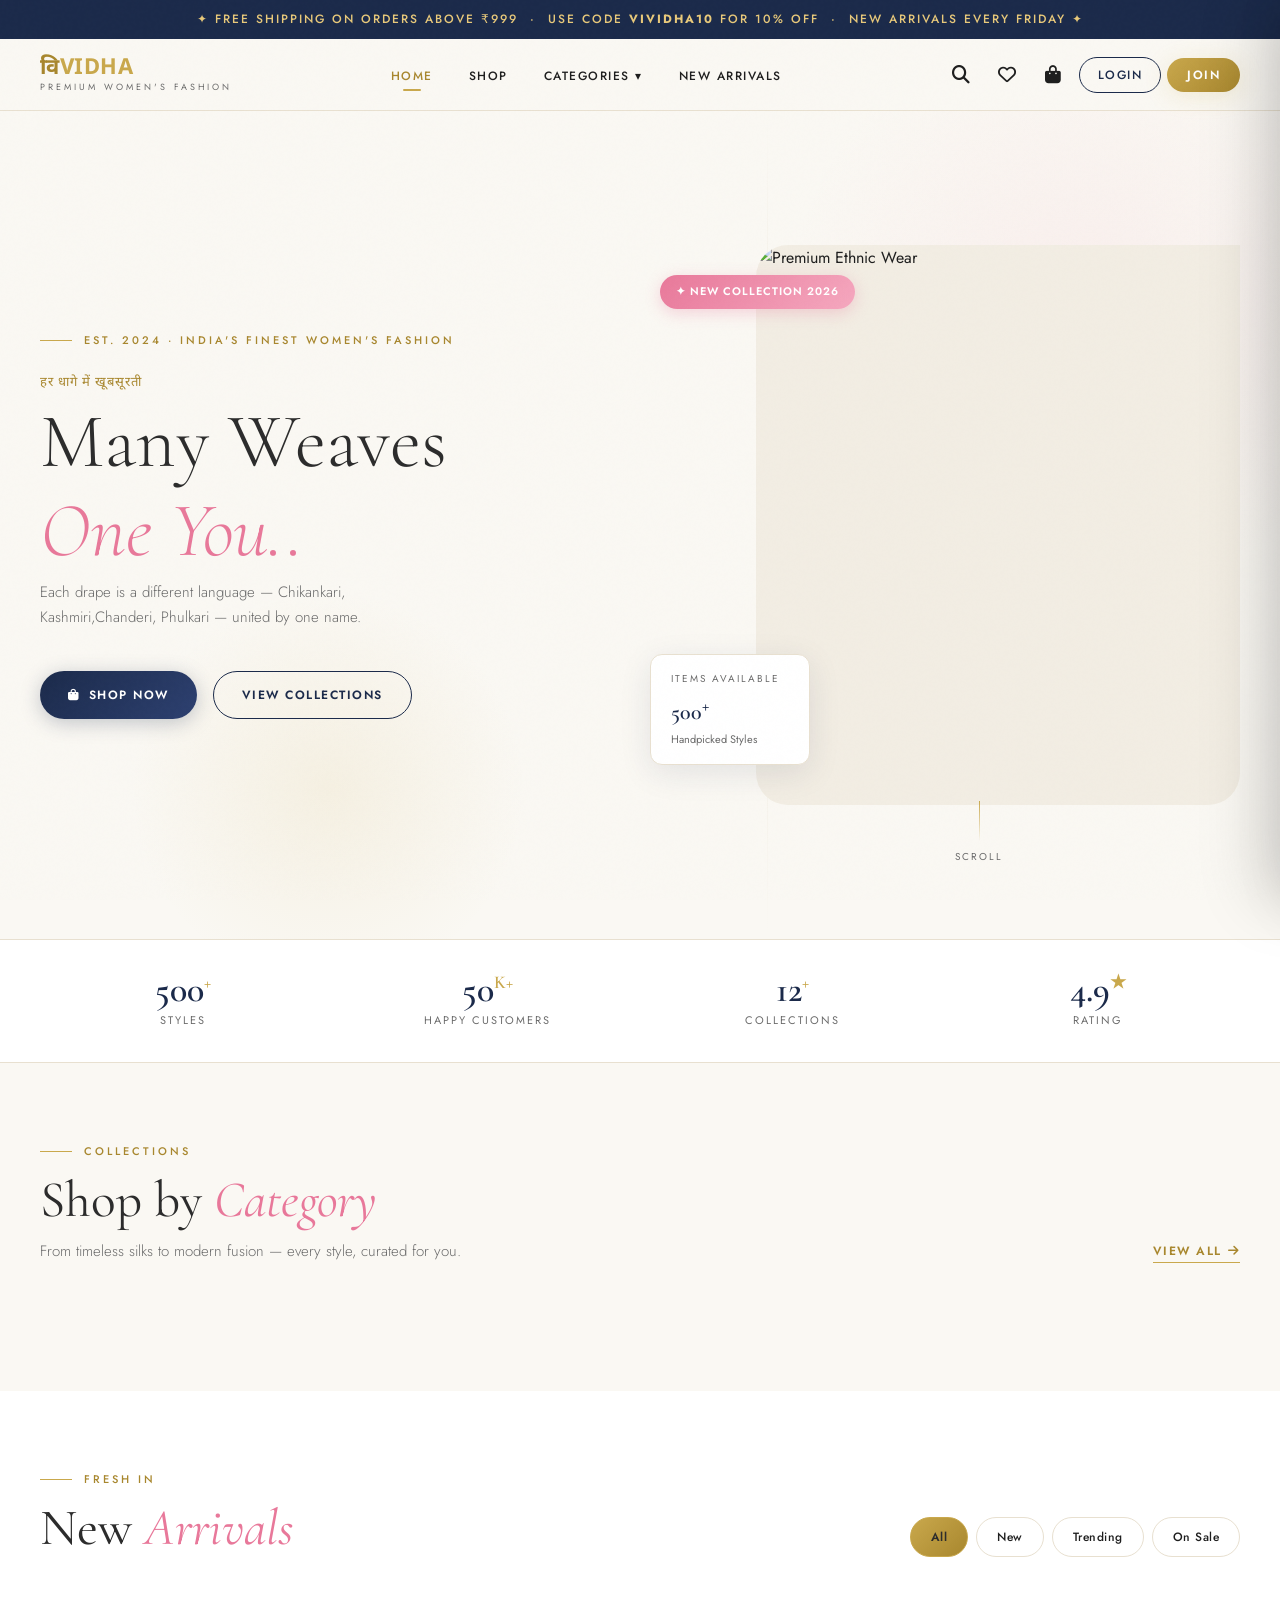
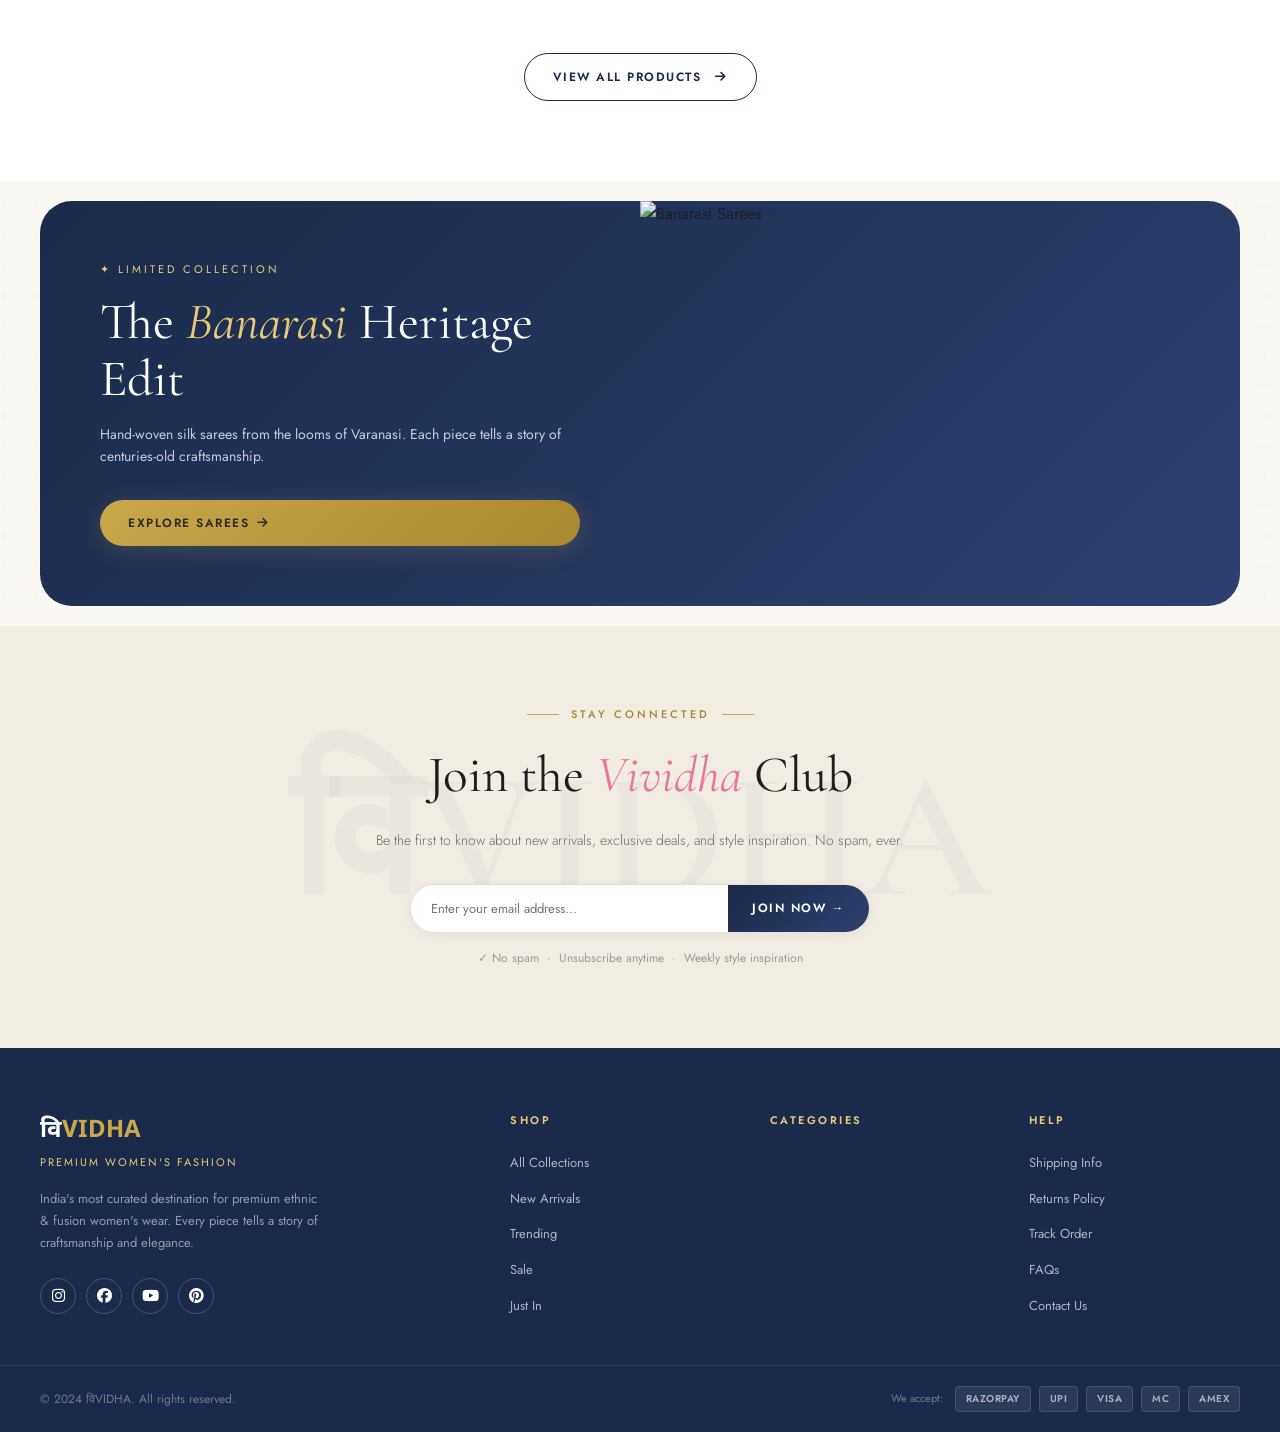
==== index.html @ e590bfdc "Update index.html" ====
<!DOCTYPE html>
<html lang="en">
<head>
  <meta charset="UTF-8" />
  <meta name="viewport" content="width=device-width, initial-scale=1.0" />
  <title>विVIDHA — Premium Women's Fashion</title>
  <meta name="description" content="Vividha — India's finest destination for premium women's ethnic & fusion wear. Sarees, Kurtis, Lehengas, Punjabi Suits & more." />
  <link rel="stylesheet" href="style.css" />
  <!-- Icons -->
  <link rel="stylesheet" href="https://cdnjs.cloudflare.com/ajax/libs/font-awesome/6.5.0/css/all.min.css" />
</head>
<body>

<!-- ══ ANNOUNCEMENT BAR ══ -->
<div class="announcement-bar" id="announcementBar">
  ✦ FREE SHIPPING ON ORDERS ABOVE ₹999 &nbsp;·&nbsp; USE CODE <strong>VIVIDHA10</strong> FOR 10% OFF &nbsp;·&nbsp; NEW ARRIVALS EVERY FRIDAY ✦
</div>

<!-- ══ NAVBAR ══ -->
<nav class="navbar" id="navbar">
  <div class="nav-inner">
    <!-- Hamburger -->
    <button class="hamburger" id="hamburgerBtn" aria-label="Menu">
      <span></span><span></span><span></span>
    </button>

    <!-- Logo -->
    <a href="#" class="nav-logo" onclick="showPage('home')">
      <div class="logo-deva">
        <span class="vi-hi">वि</span><span class="vidha">VIDHA</span>
      </div>
      <div class="logo-sub">Premium Women's Fashion</div>
    </a>

    <!-- Nav Menu -->
    <ul class="nav-menu">
      <li><a class="nav-link active" href="#" onclick="showPage('home')">Home</a></li>
      <li><a class="nav-link" href="#" onclick="showPage('shop')">Shop</a></li>
      <li class="nav-item">
        <a class="nav-link" href="#">Categories ▾</a>
        <div class="nav-dropdown" id="categoriesDropdown">
          <!-- Populated by JS -->
        </div>
      </li>
      <li><a class="nav-link" href="#" onclick="filterByTag('new');showPage('shop');return false;">New Arrivals</a></li>
    </ul>

    <!-- Nav Actions -->
    <div class="nav-actions">
      <button class="nav-icon-btn" id="searchToggleBtn" title="Search"><i class="fa-solid fa-magnifying-glass"></i></button>
      <button class="nav-icon-btn" id="wishlistBtn" title="Wishlist"><i class="fa-regular fa-heart"></i></button>
      <button class="nav-icon-btn" id="cartBtn" title="Cart">
        <i class="fa-solid fa-bag-shopping"></i>
        <span class="nav-badge" id="cartCount">0</span>
      </button>
      <button class="btn-login" id="loginBtn">Login</button>
      <button class="btn-join" id="joinBtn">Join</button>
<div class="nav-icon-btn" id="userAvatarBtn" style="display:none; background:var(--navy); color:white; font-weight:600; font-size:14px; cursor:pointer;" onclick="openProfile()"></div>
    </div>
  </div>

  <!-- Search Bar -->
  <div id="searchBar" style="display:none; position:absolute; top:100%; left:0; right:0; background:var(--white); border-bottom:1px solid var(--border); padding:16px 40px; z-index:999;">
    <div style="max-width:600px; margin:0 auto; display:flex; gap:12px; align-items:center;">
      <input id="searchInput" type="text" placeholder="Search for sarees, kurtis, lehengas..." 
        style="flex:1; padding:12px 18px; border:1.5px solid var(--border); border-radius:40px; outline:none; font-size:14px; background:var(--ivory);"
        oninput="handleSearch(this.value)" />
      <button onclick="closeSearch()" style="color:var(--text-muted); font-size:20px; padding:8px;"><i class="fa-solid fa-xmark"></i></button>
    </div>
  </div>
</nav>

<!-- ══ MOBILE MENU ══ -->
<div class="cart-overlay" id="mobileMenuOverlay" onclick="closeMobileMenu()"></div>
<div class="mobile-menu" id="mobileMenu">
  <button class="mobile-menu-close" onclick="closeMobileMenu()">✕</button>
  <div class="mobile-menu-logo">वि<span>VIDHA</span></div>
  <a class="mobile-nav-link" href="#" onclick="showPage('home');closeMobileMenu()">🏠 Home</a>
  <a class="mobile-nav-link" href="#" onclick="showPage('shop');closeMobileMenu()">🛍️ Shop All</a>
  <a class="mobile-nav-link" href="#" onclick="filterByCategory('');showPage('shop');closeMobileMenu()">✨ New Arrivals</a>
  <div id="mobileCategoryLinks"></div>
  <div style="margin-top:24px; display:flex; gap:10px;">
    <button class="btn btn-primary btn-sm" style="flex:1" onclick="openModal('loginModal');closeMobileMenu()">Login</button>
    <button class="btn btn-gold btn-sm" style="flex:1" onclick="openModal('registerModal');closeMobileMenu()">Join</button>
  </div>
</div>

<!-- ══ PAGES ══ -->

<!-- HOME PAGE -->
<div class="page active" id="page-home">

  <!-- HERO -->
  <section class="hero">
    <div class="hero-bg-decor">
      <div class="hero-circle-1"></div>
      <div class="hero-circle-2"></div>
      <div class="hero-grid-line"></div>
    </div>
    <div class="hero-inner">
      <div class="hero-content">
        <div class="hero-eyebrow">
          <div class="hero-eyebrow-line"></div>
          <span>EST. 2024 · INDIA'S FINEST WOMEN'S FASHION</span>
        </div>
        <div class="hero-tagline-hi">हर धागे में खूबसूरती</div>
       <h3 class="hero-title">Many Weaves</h3>
        <h3 class="hero-title"><em>One You..</em></h3>
        <p class="hero-sub">Each drape is a different language — Chikankari, Kashmiri,Chanderi, Phulkari — united by one name.</p>
        <div class="hero-actions">
          <button class="btn btn-primary" onclick="showPage('shop')"><i class="fa-solid fa-bag-shopping"></i> Shop Now</button>
          <button class="btn btn-outline" onclick="scrollToCategories()">View Collections</button>
        </div>
      </div>
      <div class="hero-visual">
        <div class="hero-img-frame">
          <img src="https://images.unsplash.com/photo-1610030469983-98e550d6193c?w=800&q=80" alt="Premium Ethnic Wear" loading="lazy" />
        </div>
        <div class="hero-img-tag">✦ New Collection 2026</div>
        <div class="hero-img-badge">
          <div class="badge-label">Items Available</div>
          <div class="badge-value" id="heroProductCount">500<sup>+</sup></div>
          <div class="badge-sub">Handpicked Styles</div>
        </div>
        <div class="hero-scroll-hint">
          <div class="scroll-line"></div>
          <span>Scroll</span>
        </div>
      </div>
    </div>
  </section>

  <!-- STATS BAR -->
  <div class="hero-stats reveal">
    <div class="hero-stats-inner">
      <div class="stat-item"><div class="stat-num">500<sup>+</sup></div><div class="stat-label">Styles</div></div>
      <div class="stat-item"><div class="stat-num">50<sup>K+</sup></div><div class="stat-label">Happy Customers</div></div>
      <div class="stat-item"><div class="stat-num">12<sup>+</sup></div><div class="stat-label">Collections</div></div>
      <div class="stat-item"><div class="stat-num">4.9<sup>★</sup></div><div class="stat-label">Rating</div></div>
    </div>
  </div>



  <!-- CATEGORIES -->
  <section class="section" id="categoriesSection">
    <div class="section-inner">
      <div class="section-header-row reveal">
        <div class="section-header" style="margin-bottom:0">
          <div class="section-eyebrow"><div class="section-line"></div><span>Collections</span></div>
          <h2 class="section-title">Shop by <em>Category</em></h2>
          <p class="section-subtitle">From timeless silks to modern fusion — every style, curated for you.</p>
        </div>
        <button class="btn-text" onclick="showPage('shop')">VIEW ALL <i class="fa-solid fa-arrow-right"></i></button>
      </div>
      <div class="categories-grid reveal" id="categoriesGrid">
        <!-- Populated by JS -->
      </div>
    </div>
  </section>

  <!-- NEW ARRIVALS -->
  <section class="section" id="new-arrivals" style="background:var(--white); padding-top:80px; padding-bottom:80px;">
    <div class="section-inner">
      <div class="section-header-row reveal">
        <div class="section-header" style="margin-bottom:0">
          <div class="section-eyebrow"><div class="section-line"></div><span>Fresh In</span></div>
          <h2 class="section-title">New <em>Arrivals</em></h2>
        </div>
        <div style="display:flex; gap:8px; flex-wrap:wrap;" class="reveal">
          <button class="collection-pill gold active" data-filter="all">All</button>
          <button class="collection-pill" data-filter="new">New</button>
          <button class="collection-pill" data-filter="hot">Trending</button>
          <button class="collection-pill" data-filter="sale">On Sale</button>
        </div>
      </div>
      <div class="products-grid reveal" id="homeProductsGrid">
        <!-- Populated by JS -->
      </div>
      <div style="text-align:center; margin-top:48px;" class="reveal">
        <button class="btn btn-outline" onclick="showPage('shop')">View All Products <i class="fa-solid fa-arrow-right" style="margin-left:6px;"></i></button>
      </div>
    </div>
  </section>

  <!-- FEATURED BANNER -->
  <div class="featured-banner reveal">
    <div class="featured-banner-inner">
      <div class="featured-banner-content">
        <div class="featured-banner-eyebrow">✦ Limited Collection</div>
        <h2 class="featured-banner-title">The <em>Banarasi</em> Heritage Edit</h2>
        <p class="featured-banner-sub">Hand-woven silk sarees from the looms of Varanasi. Each piece tells a story of centuries-old craftsmanship.</p>
        <button class="btn btn-gold" onclick="filterByCategory('Sarees'); showPage('shop')">Explore Sarees <i class="fa-solid fa-arrow-right"></i></button>
      </div>
      <div class="featured-banner-img">
        <img src="https://images.unsplash.com/photo-1617627143750-d86bc21e42bb?w=700&q=80" alt="Banarasi Sarees" loading="lazy" />
      </div>
    </div>
  </div>

  <!-- NEWSLETTER -->
  <div class="newsletter-section">
    <div class="newsletter-bg-text">विVIDHA</div>
    <div class="newsletter-inner reveal">
      <div class="section-eyebrow" style="justify-content:center; margin-bottom:12px;"><div class="section-line"></div><span>Stay Connected</span><div class="section-line"></div></div>
      <h2 class="newsletter-title">Join the <em>Vividha</em> Club</h2>
      <p class="newsletter-sub">Be the first to know about new arrivals, exclusive deals, and style inspiration. No spam, ever.</p>
      <form class="newsletter-form" onsubmit="subscribeNewsletter(event)">
        <input type="email" placeholder="Enter your email address..." required />
        <button type="submit">JOIN NOW →</button>
      </form>
      <p class="newsletter-spam">✓ No spam &nbsp;·&nbsp; Unsubscribe anytime &nbsp;·&nbsp; Weekly style inspiration</p>
    </div>
  </div>

</div><!-- /page-home -->

<!-- SHOP PAGE -->
<div class="page" id="page-shop">
  <div class="page-hero">
    <div class="page-hero-inner">
      <h1>All <em>Collections</em></h1>
      <p id="shopCategoryLabel">EXPLORE PREMIUM WOMEN'S FASHION</p>
    </div>
  </div>
  <div style="max-width:1400px; margin:0 auto; padding:0 40px;">
    <div class="shop-toolbar" style="padding-top:28px;">
      <div class="shop-count"><strong id="shopProductCount">0</strong> products found</div>
      <div style="display:flex; align-items:center; gap:12px; flex-wrap:wrap;">
        <select class="filter-select" style="width:auto;" onchange="sortProducts(this.value)">
          <option value="default">Sort: Featured</option>
          <option value="price_asc">Price: Low to High</option>
          <option value="price_desc">Price: High to Low</option>
          <option value="name">Name A–Z</option>
          <option value="new">Newest First</option>
        </select>
        <div class="shop-view-toggle">
          <button class="view-btn active" onclick="setView('grid')" id="viewGrid"><i class="fa-solid fa-grip"></i></button>
          <button class="view-btn" onclick="setView('list')" id="viewList"><i class="fa-solid fa-list"></i></button>
        </div>
      </div>
    </div>
  </div>
  <div class="shop-layout">
    <!-- Sidebar -->
    <div class="shop-sidebar">
      <div class="sidebar-section">
        <div class="sidebar-label">Search</div>
        <div class="sidebar-search">
          <i class="fa-solid fa-magnifying-glass" style="color:var(--text-muted);"></i>
          <input type="text" placeholder="Search items..." oninput="filterShopProducts()" id="shopSearchInput" />
        </div>
      </div>
      <div class="sidebar-section">
        <div class="sidebar-label">Category</div>
        <select class="filter-select" id="shopCategoryFilter" onchange="filterShopProducts()">
          <option value="">All Categories</option>
        </select>
      </div>
      <div class="sidebar-section" id="subCategorySection" style="display:none;">
        <div class="sidebar-label">Sub-Category</div>
        <select class="filter-select" id="shopSubCategoryFilter" onchange="filterShopProducts()">
          <option value="">All</option>
        </select>
      </div>
      <div class="sidebar-section">
        <div class="sidebar-label">Price Range (₹)</div>
        <div class="price-inputs">
          <input type="number" placeholder="Min" id="priceMin" oninput="filterShopProducts()" />
          <span>—</span>
          <input type="number" placeholder="Max" id="priceMax" oninput="filterShopProducts()" />
        </div>
      </div>
      <div class="sidebar-section">
        <div class="sidebar-label">Product Tags</div>
        <div class="check-group">
          <label class="check-item"><input type="checkbox" id="filterNew" onchange="filterShopProducts()"/> New Arrivals</label>
          <label class="check-item"><input type="checkbox" id="filterHot" onchange="filterShopProducts()"/> Trending</label>
          <label class="check-item"><input type="checkbox" id="filterSale" onchange="filterShopProducts()"/> On Sale</label>
          <label class="check-item"><input type="checkbox" id="filterStock" onchange="filterShopProducts()"/> In Stock Only</label>
        </div>
      </div>
      <button class="btn btn-outline btn-sm" onclick="clearFilters()" style="width:100%; justify-content:center; margin-top:8px; border-radius:var(--r-sm);">Clear All Filters</button>
    </div>
    <!-- Main -->
    <div class="shop-main">
      <div class="products-grid" id="shopProductsGrid">
        <!-- Populated by JS -->
      </div>
      <div id="shopEmpty" style="display:none; text-align:center; padding:80px 20px; color:var(--text-muted);">
        <div style="font-size:48px; margin-bottom:16px; opacity:0.3;">🔍</div>
        <div style="font-family:var(--font-display); font-size:24px; margin-bottom:8px;">No products found</div>
        <div style="font-size:14px;">Try adjusting your filters</div>
      </div>
    </div>
  </div>
</div><!-- /page-shop -->

<!-- ══ CART OVERLAY + SIDEBAR ══ -->
<div class="cart-overlay" id="cartOverlay" onclick="closeCart()"></div>
<div class="cart-sidebar" id="cartSidebar">
  <div class="cart-header">
    <h3>Your Bag <span id="cartHeaderCount"></span></h3>
    <button onclick="closeCart()" style="font-size:22px; color:var(--text-muted); padding:4px;"><i class="fa-solid fa-xmark"></i></button>
  </div>
  <div class="cart-items" id="cartItemsList"></div>
  <div class="cart-footer" id="cartFooter">
    <div class="cart-subtotal">
      <span class="total-label">Subtotal</span>
      <span class="total-val" id="cartTotal">₹0</span>
    </div>
    <button class="cart-checkout-btn" onclick="openCheckout()"><i class="fa-solid fa-lock" style="font-size:12px;"></i> Proceed to Checkout</button>
  </div>
</div>

<!-- ══ PRODUCT DETAIL MODAL ══ -->
<div class="modal-overlay" id="productDetailModal">
  <div class="modal product-detail-modal" style="max-width:860px;">
    <button class="modal-close" onclick="closeModal('productDetailModal')">✕</button>
    <div class="pdm-grid" id="pdmContent">
      <!-- Populated by JS -->
    </div>
  </div>
</div>

<!-- ══ LOGIN MODAL ══ -->
<div class="modal-overlay" id="loginModal">
  <div class="modal" style="max-width:440px;">
    <button class="modal-close" onclick="closeModal('loginModal')">✕</button>
    <div class="auth-modal-header">
      <div class="auth-logo"><span class="vi">वि</span><span class="vidha">VIDHA</span></div>
      <div class="auth-modal-title">Welcome Back</div>
      <div class="auth-modal-sub">Sign in to your account to continue</div>
    </div>
    <div class="auth-modal-body">
      <div class="form-error" id="loginError"></div>
      <div class="form-group">
        <label class="form-label">Email Address</label>
        <input class="form-input" type="email" id="loginEmail" placeholder="your@email.com" />
      </div>
      <div class="form-group">
        <label class="form-label">Password</label>
        <input class="form-input" type="password" id="loginPassword" placeholder="••••••••" onkeydown="if(event.key==='Enter')submitLogin()" />
      </div>
      <button class="btn btn-primary" style="width:100%; justify-content:center; margin-top:8px;" onclick="submitLogin()">Sign In <i class="fa-solid fa-arrow-right"></i></button>
      <div class="auth-switch">Don't have an account? <a href="#" onclick="switchAuth('register')">Create one</a></div>
    </div>
  </div>
</div>

<!-- ══ REGISTER MODAL ══ -->
<div class="modal-overlay" id="registerModal">
  <div class="modal" style="max-width:440px;">
    <button class="modal-close" onclick="closeModal('registerModal')">✕</button>
    <div class="auth-modal-header">
      <div class="auth-logo"><span class="vi">वि</span><span class="vidha">VIDHA</span></div>
      <div class="auth-modal-title">Create Account</div>
      <div class="auth-modal-sub">Join विVIDHA for exclusive offers</div>
    </div>
    <div class="auth-modal-body">
      <div class="form-error" id="registerError"></div>
      <div class="form-group">
        <label class="form-label">Full Name</label>
        <input class="form-input" type="text" id="regName" placeholder="Priya Sharma" />
      </div>
      <div class="form-group">
        <label class="form-label">Email Address</label>
        <input class="form-input" type="email" id="regEmail" placeholder="your@email.com" />
      </div>
      <div class="form-group">
        <label class="form-label">Phone Number</label>
        <input class="form-input" type="tel" id="regPhone" placeholder="+91 98765 43210" />
      </div>
      <div class="form-group">
        <label class="form-label">Password</label>
        <input class="form-input" type="password" id="regPassword" placeholder="Min. 8 characters" />
      </div>
      <button class="btn btn-gold" style="width:100%; justify-content:center; margin-top:8px;" onclick="submitRegister()">Create Account ✦</button>
      <div class="auth-switch">Already have an account? <a href="#" onclick="switchAuth('login')">Sign in</a></div>
    </div>
  </div>
</div>

<!-- ══ CHECKOUT MODAL ══ -->
<div class="modal-overlay" id="checkoutModal">
  <div class="modal checkout-modal" style="max-width:680px;">
    <button class="modal-close" onclick="closeModal('checkoutModal')">✕</button>
    <div style="padding:36px;">
      <div style="font-family:var(--font-display); font-size:28px; font-weight:500; margin-bottom:4px;">Checkout</div>
      <div style="font-size:13px; color:var(--text-muted); margin-bottom:28px;">Complete your order</div>
      <div class="checkout-section-title">Delivery Address</div>
      <div class="checkout-grid">
        <div class="form-group">
          <label class="form-label">Full Name</label>
          <input class="form-input" type="text" id="coName" placeholder="Priya Sharma" />
        </div>
        <div class="form-group">
          <label class="form-label">Phone</label>
          <input class="form-input" type="tel" id="coPhone" placeholder="+91 98765 43210" />
        </div>
        <div class="form-group" style="grid-column:span 2;">
          <label class="form-label">Address</label>
          <input class="form-input" type="text" id="coAddress" placeholder="Street, Building, Area" />
        </div>
        <div class="form-group">
          <label class="form-label">City</label>
          <input class="form-input" type="text" id="coCity" placeholder="Mumbai" />
        </div>
        <div class="form-group">
          <label class="form-label">Pincode</label>
          <input class="form-input" type="text" id="coPincode" placeholder="400001" />
        </div>
      </div>
      <div class="checkout-section-title" style="margin-top:8px;">Order Summary</div>
      <div id="checkoutItemsList" style="margin-bottom:16px;"></div>
      <div style="background:var(--ivory-deep); border-radius:var(--r-md); padding:16px; margin-bottom:20px;">
        <div style="display:flex; justify-content:space-between; font-size:14px; margin-bottom:8px;">
          <span>Subtotal</span><span id="coSubtotal" style="font-weight:600;">₹0</span>
        </div>
        <div style="display:flex; justify-content:space-between; font-size:14px; margin-bottom:8px;">
          <span>Shipping</span><span style="color:var(--gold-dark); font-weight:600;">FREE</span>
        </div>
        <div style="display:flex; justify-content:space-between; font-size:18px; font-family:var(--font-display); font-weight:600; padding-top:8px; border-top:1px solid var(--border);">
          <span>Total</span><span id="coTotal" style="color:var(--navy);">₹0</span>
        </div>
      </div>
      <div class="razorpay-info">
        <i class="fa-solid fa-shield-halved" style="color:var(--gold); font-size:20px;"></i>
        <span>Secured by Razorpay — 100% safe & encrypted payment</span>
      </div>
      <button class="btn btn-gold" style="width:100%; justify-content:center; font-size:14px; padding:16px;" onclick="initiateRazorpay()">
        <i class="fa-solid fa-lock"></i> Pay Securely with Razorpay
      </button>
    </div>
  </div>
</div>

<!-- ══ TOAST ══ -->
<div class="toast" id="toast">
  <span class="toast-icon" id="toastIcon">✓</span>
  <span id="toastMsg">Added to cart!</span>
</div>

<!-- ══ FOOTER ══ -->
<footer>
  <div class="footer-top">
    <div class="footer-brand">
      <div class="footer-logo">वि<span class="gold">VIDHA</span></div>
      <div class="footer-tagline">Premium Women's Fashion</div>
      <p class="footer-desc">India's most curated destination for premium ethnic & fusion women's wear. Every piece tells a story of craftsmanship and elegance.</p>
      <div class="footer-socials">
        <a class="social-btn" href="#"><i class="fa-brands fa-instagram"></i></a>
        <a class="social-btn" href="#"><i class="fa-brands fa-facebook"></i></a>
        <a class="social-btn" href="#"><i class="fa-brands fa-youtube"></i></a>
        <a class="social-btn" href="#"><i class="fa-brands fa-pinterest"></i></a>
      </div>
    </div>
    <div class="footer-col">
      <h4>Shop</h4>
      <ul>
        <li><a href="#" onclick="showPage('shop')">All Collections</a></li>
        <li><a href="#new-arrivals">New Arrivals</a></li>
        <li><a href="#" onclick="filterByTag('hot');showPage('shop')">Trending</a></li>
        <li><a href="#" onclick="filterByTag('sale');showPage('shop')">Sale</a></li>
        <li><a href="#" onclick="filterByTag('new');showPage('shop')">Just In</a></li>
      </ul>
    </div>
    <div class="footer-col">
      <h4>Categories</h4>
      <ul id="footerCategoryLinks">
        <!-- Populated by JS -->
      </ul>
    </div>
    <div class="footer-col">
      <h4>Help</h4>
      <ul>
       <li><a href="#" onclick="openModal('helpModal');return false;">Shipping Info</a></li>
<li><a href="#" onclick="openModal('helpModal');return false;">Returns Policy</a></li>
<li><a href="#" onclick="openModal('helpModal');return false;">Track Order</a></li>
<li><a href="#" onclick="openModal('helpModal');return false;">FAQs</a></li>
<li><a href="#" onclick="openModal('contactModal');return false;">Contact Us</a></li>
      </ul>
    </div>
  </div>
  <div class="footer-bottom">
    <div class="footer-copy">© 2024 विVIDHA. All rights reserved.</div>
    <div class="footer-payments">
      <span style="font-size:11px; opacity:0.5; margin-right:4px;">We accept:</span>
      <span class="payment-tag">RAZORPAY</span>
      <span class="payment-tag">UPI</span>
      <span class="payment-tag">VISA</span>
      <span class="payment-tag">MC</span>
      <span class="payment-tag">AMEX</span>
    </div>
  </div>
</footer>

<!-- ══ USER PROFILE PANEL ══ -->
<div class="cart-overlay" id="profileOverlay" onclick="closeProfile()"></div>
<div class="profile-panel" id="profilePanel">
  <div class="profile-panel-header">
    <div class="profile-avatar-large" id="profileAvatarLarge">P</div>
    <div class="profile-header-info">
      <div class="profile-header-name" id="profileHeaderName">Priya Sharma</div>
      <div class="profile-header-email" id="profileHeaderEmail">priya@email.com</div>
    </div>
    <button onclick="closeProfile()" class="profile-close-btn">
      <i class="fa-solid fa-xmark"></i>
    </button>
  </div>

  <!-- Tabs -->
  <div class="profile-tabs">
    <button class="profile-tab active" onclick="switchProfileTab('orders', this)">
      <i class="fa-solid fa-box"></i> Orders
    </button>
    <button class="profile-tab" onclick="switchProfileTab('wishlist', this)">
      <i class="fa-regular fa-heart"></i> Wishlist
    </button>
    <button class="profile-tab" onclick="switchProfileTab('settings', this)">
      <i class="fa-solid fa-gear"></i> Settings
    </button>
  </div>

  <!-- Orders Tab -->
  <div class="profile-tab-content active" id="profileTab-orders">
    <div id="profileOrdersList">
      <div class="profile-loading">
        <i class="fa-solid fa-spinner fa-spin"></i> Loading orders...
      </div>
    </div>
  </div>

  <!-- Wishlist Tab -->
  <div class="profile-tab-content" id="profileTab-wishlist">
    <div id="profileWishlistGrid"></div>
  </div>

  <!-- Settings Tab -->
  <div class="profile-tab-content" id="profileTab-settings">
    <div class="settings-section">
      <div class="settings-section-title">Personal Info</div>
      <div class="form-group">
        <label class="form-label">Full Name</label>
        <input class="form-input" type="text" id="settingsName" placeholder="Your name" />
      </div>
      <div class="form-group">
        <label class="form-label">Phone Number</label>
        <input class="form-input" type="tel" id="settingsPhone" placeholder="+91 98765 43210" />
      </div>
      <div class="form-group">
        <label class="form-label">Email Address</label>
        <input class="form-input" type="email" id="settingsEmail" disabled style="opacity:0.6;" />
      </div>
      <button class="btn btn-primary" style="width:100%; justify-content:center;" onclick="saveProfile()">
        <i class="fa-solid fa-floppy-disk"></i> Save Changes
      </button>
    </div>

    <div class="settings-section" style="margin-top:24px;">
      <div class="settings-section-title">Change Password</div>
      <div class="form-group">
        <label class="form-label">Current Password</label>
        <input class="form-input" type="password" id="settingsOldPass" placeholder="••••••••" />
      </div>
      <div class="form-group">
        <label class="form-label">New Password</label>
        <input class="form-input" type="password" id="settingsNewPass" placeholder="Min. 8 characters" />
      </div>
      <div class="form-error" id="settingsPassError"></div>
      <button class="btn btn-outline" style="width:100%; justify-content:center;" onclick="changePassword()">
        <i class="fa-solid fa-lock"></i> Update Password
      </button>
    </div>

    <div style="margin-top:28px; padding-top:20px; border-top:1px solid var(--border);">
      <button class="btn" style="width:100%; justify-content:center; background:#FFF0F0; color:#C0392B; border:1.5px solid #FFD0D0;" onclick="logout()">
        <i class="fa-solid fa-right-from-bracket"></i> Sign Out
      </button>
    </div>
  </div>
</div>

<!-- ══ HELP MODAL ══ -->
<div class="modal-overlay" id="helpModal">
  <div class="modal" style="max-width:560px;">
    <button class="modal-close" onclick="closeModal('helpModal')">✕</button>
    <div style="padding:40px;">
      <div style="font-family:var(--font-display); font-size:28px; font-weight:500; margin-bottom:24px;">Help & Support</div>

      <div class="faq-item">
        <div class="faq-question" onclick="toggleFaq(this)">
          <span>📦 What is your shipping policy?</span>
          <i class="fa-solid fa-chevron-down"></i>
        </div>
        <div class="faq-answer">Free shipping on all orders above ₹999. Standard delivery takes 5-7 business days. Express delivery available at checkout.</div>
      </div>
      <div class="faq-item">
        <div class="faq-question" onclick="toggleFaq(this)">
          <span>🔄 What is your return policy?</span>
          <i class="fa-solid fa-chevron-down"></i>
        </div>
        <div class="faq-answer">Easy 7-day returns on all products. Item must be unused and in original packaging. Refund processed within 3-5 business days.</div>
      </div>
      <div class="faq-item">
        <div class="faq-question" onclick="toggleFaq(this)">
          <span>🔍 How do I track my order?</span>
          <i class="fa-solid fa-chevron-down"></i>
        </div>
        <div class="faq-answer">Enter your order number in the Track Order section below. You'll receive SMS updates at every stage of your delivery.</div>
      </div>
      <div class="faq-item">
        <div class="faq-question" onclick="toggleFaq(this)">
          <span>💳 What payment methods do you accept?</span>
          <i class="fa-solid fa-chevron-down"></i>
        </div>
        <div class="faq-answer">We accept UPI, Credit/Debit cards, Net Banking, and Wallets via Razorpay. All payments are 100% secure and encrypted.</div>
      </div>
      <div class="faq-item">
        <div class="faq-question" onclick="toggleFaq(this)">
          <span>📏 How do I find the right size?</span>
          <i class="fa-solid fa-chevron-down"></i>
        </div>
        <div class="faq-answer">Each product page has a detailed size guide. For sarees, one size fits all. For stitched items, refer to the measurements chart on the product page.</div>
      </div>

      <div style="margin-top:28px; padding-top:20px; border-top:1px solid var(--border);">
        <div style="font-size:13px; font-weight:600; letter-spacing:1px; text-transform:uppercase; color:var(--text-muted); margin-bottom:14px;">Track Your Order</div>
        <div style="display:flex; gap:10px;">
          <input class="form-input" type="text" id="trackOrderInput" placeholder="Enter order number e.g. VIV20260605" style="flex:1;" />
          <button class="btn btn-navy btn-sm" onclick="trackOrder()">Track</button>
        </div>
        <div id="trackOrderResult" style="margin-top:12px;"></div>
      </div>
    </div>
  </div>
</div>

<!-- ══ ABOUT MODAL ══ -->
<div class="modal-overlay" id="aboutModal">
  <div class="modal" style="max-width:560px;">
    <button class="modal-close" onclick="closeModal('aboutModal')">✕</button>
    <div style="padding:40px;">
      <div style="font-family:var(--font-display); font-size:32px; font-weight:400; margin-bottom:6px;">
        About <em style="color:var(--pink);">विVIDHA</em>
      </div>
      <div style="font-size:12px; letter-spacing:2px; text-transform:uppercase; color:var(--gold-dark); margin-bottom:24px;">EST. 2024 · INDIA'S FINEST WOMEN'S FASHION</div>
      <p style="font-size:14px; color:var(--text-muted); line-height:1.8; margin-bottom:20px;">
        विVIDHA was born from a simple belief — every woman deserves to wear art. We curate India's most exquisite ethnic and fusion wear, handpicked from master weavers and artisan workshops across the country.
      </p>
      <p style="font-size:14px; color:var(--text-muted); line-height:1.8; margin-bottom:28px;">
        From the silk looms of Kanjivaram to the embroidery ateliers of Kashmir, every piece in our collection tells a story of centuries-old craftsmanship meeting contemporary design.
      </p>
      <div style="display:grid; grid-template-columns:1fr 1fr; gap:16px; margin-bottom:28px;">
        <div style="background:var(--ivory-deep); border-radius:12px; padding:20px; text-align:center;">
          <div style="font-family:var(--font-display); font-size:32px; font-weight:600; color:var(--navy);">500<sup style="font-size:16px; color:var(--gold);">+</sup></div>
          <div style="font-size:11px; letter-spacing:2px; text-transform:uppercase; color:var(--text-muted);">Curated Styles</div>
        </div>
        <div style="background:var(--ivory-deep); border-radius:12px; padding:20px; text-align:center;">
          <div style="font-family:var(--font-display); font-size:32px; font-weight:600; color:var(--navy);">50K<sup style="font-size:16px; color:var(--gold);">+</sup></div>
          <div style="font-size:11px; letter-spacing:2px; text-transform:uppercase; color:var(--text-muted);">Happy Customers</div>
        </div>
        <div style="background:var(--ivory-deep); border-radius:12px; padding:20px; text-align:center;">
          <div style="font-family:var(--font-display); font-size:32px; font-weight:600; color:var(--navy);">12<sup style="font-size:16px; color:var(--gold);">+</sup></div>
          <div style="font-size:11px; letter-spacing:2px; text-transform:uppercase; color:var(--text-muted);">Collections</div>
        </div>
        <div style="background:var(--ivory-deep); border-radius:12px; padding:20px; text-align:center;">
          <div style="font-family:var(--font-display); font-size:32px; font-weight:600; color:var(--navy);">4.9<sup style="font-size:16px; color:var(--gold);">★</sup></div>
          <div style="font-size:11px; letter-spacing:2px; text-transform:uppercase; color:var(--text-muted);">Rating</div>
        </div>
      </div>
      <div style="background:linear-gradient(135deg, var(--navy), var(--navy-mid)); border-radius:12px; padding:20px; color:white; text-align:center;">
        <div style="font-family:var(--font-display); font-size:20px; font-weight:400; margin-bottom:8px; font-style:italic;">हर धागे में खूबसूरती</div>
        <div style="font-size:12px; opacity:0.7;">Beauty in Every Thread</div>
      </div>
    </div>
  </div>
</div>

<!-- ══ CONTACT MODAL ══ -->
<div class="modal-overlay" id="contactModal">
  <div class="modal" style="max-width:520px;">
    <button class="modal-close" onclick="closeModal('contactModal')">✕</button>
    <div style="padding:40px;">
      <div style="font-family:var(--font-display); font-size:28px; font-weight:500; margin-bottom:6px;">Contact Us</div>
      <div style="font-size:13px; color:var(--text-muted); margin-bottom:28px;">We'd love to hear from you!</div>

      <div class="form-group">
        <label class="form-label">Your Name</label>
        <input class="form-input" type="text" id="contactName" placeholder="Priya Sharma" />
      </div>
      <div class="form-group">
        <label class="form-label">Email Address</label>
        <input class="form-input" type="email" id="contactEmail" placeholder="your@email.com" />
      </div>
      <div class="form-group">
        <label class="form-label">Message</label>
        <textarea class="form-input" id="contactMessage" rows="4" placeholder="Tell us how we can help you..." style="resize:vertical;"></textarea>
      </div>
      <button class="btn btn-primary" style="width:100%; justify-content:center; margin-bottom:24px;" onclick="submitContact()">
        <i class="fa-solid fa-paper-plane"></i> Send Message
      </button>

      <div style="border-top:1px solid var(--border); padding-top:24px;">
        <div style="font-size:11px; letter-spacing:2px; text-transform:uppercase; color:var(--text-muted); margin-bottom:16px; font-weight:600;">Or Reach Us Directly</div>
        <div style="display:flex; flex-direction:column; gap:12px;">
          <a href="https://wa.me/919949597079" target="_blank" class="contact-direct-btn whatsapp">
            <i class="fa-brands fa-whatsapp"></i>
            <div>
              <div style="font-weight:600; font-size:14px;">Chat on WhatsApp</div>
              <div style="font-size:12px; opacity:0.8;">+91 99495 97079 · Instant reply</div>
            </div>
            <i class="fa-solid fa-arrow-right" style="margin-left:auto; opacity:0.6;"></i>
          </a>
          <a href="mailto:support@vividha.in" class="contact-direct-btn email">
            <i class="fa-solid fa-envelope"></i>
            <div>
              <div style="font-weight:600; font-size:14px;">Email Us</div>
              <div style="font-size:12px; opacity:0.8;">support@vividha.in · Reply in 24hrs</div>
            </div>
            <i class="fa-solid fa-arrow-right" style="margin-left:auto; opacity:0.6;"></i>
          </a>
          <a href="https://instagram.com/vividha.in" target="_blank" class="contact-direct-btn instagram">
            <i class="fa-brands fa-instagram"></i>
            <div>
              <div style="font-weight:600; font-size:14px;">Instagram</div>
              <div style="font-size:12px; opacity:0.8;">@vividha.in · DM us anytime</div>
            </div>
            <i class="fa-solid fa-arrow-right" style="margin-left:auto; opacity:0.6;"></i>
          </a>
        </div>
      </div>
    </div>
  </div>
</div>
  
<script src="app.js"></script>

  
</body>
</html>
---- style.css ----
/* ═══════════════════════════════════════════════════════════════
   विVIDHA — Premium Women's Fashion | style.css
   Theme: Soft Ivory + Golden + Navy Blue + Rose Pink
   ═══════════════════════════════════════════════════════════════ */

@import url('https://fonts.googleapis.com/css2?family=Cormorant+Garamond:ital,wght@0,300;0,400;0,500;0,600;0,700;1,300;1,400;1,500&family=Jost:wght@300;400;500;600&family=Noto+Sans+Devanagari:wght@400;600;700&display=swap');

/* ── CSS VARIABLES ── */
:root {
  --gold: #C9A84C;
  --gold-light: #E8C97A;
  --gold-dark: #A8872E;
  --gold-pale: #F7F0DC;
  --navy: #1B2A4A;
  --navy-mid: #2D4070;
  --navy-light: #4A5E8A;
  --pink: #E8789A;
  --pink-light: #F5A8BF;
  --pink-pale: #FDF0F5;
  --ivory: #FAF8F3;
  --ivory-deep: #F2EDE3;
  --white: #FFFFFF;
  --charcoal: #2C2C2C;
  --text-main: #1E1E1E;
  --text-muted: #6B6B6B;
  --text-light: #9A9A9A;
  --border: #E8E0D0;
  --border-soft: #F0EAE0;
  --shadow-sm: 0 2px 12px rgba(27,42,74,0.06);
  --shadow-md: 0 8px 32px rgba(27,42,74,0.10);
  --shadow-lg: 0 20px 60px rgba(27,42,74,0.14);
  --shadow-gold: 0 4px 24px rgba(201,168,76,0.20);
  --r-sm: 6px;
  --r-md: 12px;
  --r-lg: 20px;
  --r-xl: 32px;
  --font-display: 'Cormorant Garamond', serif;
  --font-body: 'Jost', sans-serif;
  --font-deva: 'Noto Sans Devanagari', sans-serif;
  --nav-h: 72px;
}

/* ── RESET & BASE ── */
*, *::before, *::after { box-sizing: border-box; margin: 0; padding: 0; }
html { scroll-behavior: smooth; font-size: 16px; }
body {
  font-family: var(--font-body);
  background: var(--ivory);
  color: var(--text-main);
  line-height: 1.6;
  overflow-x: hidden;
  -webkit-font-smoothing: antialiased;
}
img { max-width: 100%; height: auto; display: block; }
a { text-decoration: none; color: inherit; }
button { cursor: pointer; border: none; background: none; font-family: var(--font-body); }
input, select, textarea { font-family: var(--font-body); }
ul { list-style: none; }

/* ── SCROLLBAR ── */
::-webkit-scrollbar { width: 6px; }
::-webkit-scrollbar-track { background: var(--ivory-deep); }
::-webkit-scrollbar-thumb { background: var(--gold); border-radius: 3px; }

/* ── GRAIN OVERLAY ── */
body::before {
  content: '';
  position: fixed;
  inset: 0;
  background-image: url("data:image/svg+xml,%3Csvg viewBox='0 0 256 256' xmlns='http://www.w3.org/2000/svg'%3E%3Cfilter id='noise'%3E%3CfeTurbulence type='fractalNoise' baseFrequency='0.9' numOctaves='4' stitchTiles='stitch'/%3E%3C/filter%3E%3Crect width='100%25' height='100%25' filter='url(%23noise)' opacity='0.03'/%3E%3C/svg%3E");
  pointer-events: none;
  z-index: 9999;
  opacity: 0.4;
}

/* ══════════════════════════════════════════
   ANNOUNCEMENT BAR
══════════════════════════════════════════ */
.announcement-bar {
  background: var(--navy);
  color: var(--gold-light);
  text-align: center;
  padding: 10px 20px;
  font-size: 12px;
  letter-spacing: 2px;
  font-weight: 500;
  text-transform: uppercase;
  position: relative;
  overflow: hidden;
}
.announcement-bar::before {
  content: '';
  position: absolute;
  left: -100%;
  top: 0; bottom: 0;
  width: 60%;
  background: linear-gradient(90deg, transparent, rgba(201,168,76,0.08), transparent);
  animation: shimmer-bar 3s infinite;
}
@keyframes shimmer-bar { to { left: 150%; } }

/* ══════════════════════════════════════════
   NAVIGATION
══════════════════════════════════════════ */
.navbar {
  position: sticky;
  top: 0;
  z-index: 1000;
  background: rgba(250,248,243,0.95);
  backdrop-filter: blur(16px);
  -webkit-backdrop-filter: blur(16px);
  border-bottom: 1px solid var(--border);
  height: var(--nav-h);
  display: flex;
  align-items: center;
  transition: box-shadow 0.3s;
}
.navbar.scrolled { box-shadow: var(--shadow-md); }
.nav-inner {
  max-width: 1400px;
  margin: 0 auto;
  width: 100%;
  padding: 0 40px;
  display: flex;
  align-items: center;
  justify-content: space-between;
  gap: 24px;
}

/* Logo */
.nav-logo {
  display: flex;
  flex-direction: column;
  line-height: 1;
  text-decoration: none;
  flex-shrink: 0;
}
.logo-deva {
  font-family: var(--font-deva);
  font-size: 22px;
  font-weight: 700;
  color: var(--navy);
  letter-spacing: 0.5px;
}
.logo-deva span.vi { color: var(--navy); }
.logo-deva span.vidha { color: var(--gold); }
.logo-deva span.vi-hi { color: var(--gold-dark); }
.logo-sub {
  font-family: var(--font-body);
  font-size: 9px;
  letter-spacing: 3px;
  color: var(--text-muted);
  text-transform: uppercase;
  margin-top: 2px;
}

/* Nav Menu */
.nav-menu { display: flex; align-items: center; gap: 8px; }
.nav-link {
  font-size: 12px;
  font-weight: 500;
  letter-spacing: 1.5px;
  text-transform: uppercase;
  color: var(--text-main);
  padding: 8px 14px;
  border-radius: var(--r-sm);
  transition: color 0.2s, background 0.2s;
  position: relative;
  white-space: nowrap;
}
.nav-link:hover { color: var(--gold-dark); background: var(--gold-pale); }
.nav-link.active { color: var(--gold-dark); }
.nav-link.active::after {
  content: '';
  position: absolute;
  bottom: 2px; left: 50%;
  transform: translateX(-50%);
  width: 18px; height: 2px;
  background: var(--gold);
  border-radius: 2px;
}

/* Dropdown */
.nav-item { position: relative; }
.nav-dropdown {
  position: absolute;
  top: calc(100% + 12px);
  left: 50%;
  transform: translateX(-50%);
  background: var(--white);
  border: 1px solid var(--border);
  border-radius: var(--r-md);
  box-shadow: var(--shadow-lg);
  padding: 12px;
  min-width: 220px;
  opacity: 0;
  visibility: hidden;
  transform: translateX(-50%) translateY(-8px);
  transition: opacity 0.2s, transform 0.2s, visibility 0.2s;
  z-index: 100;
}
.nav-item:hover .nav-dropdown {
  opacity: 1;
  visibility: visible;
  transform: translateX(-50%) translateY(0);
}
.nav-dropdown a {
  display: flex;
  align-items: center;
  gap: 10px;
  padding: 9px 14px;
  font-size: 13px;
  font-weight: 400;
  color: var(--text-main);
  border-radius: var(--r-sm);
  transition: background 0.15s, color 0.15s;
}
.nav-dropdown a:hover { background: var(--pink-pale); color: var(--pink); }
.nav-dropdown a span.dot {
  width: 6px; height: 6px;
  border-radius: 50%;
  background: var(--gold);
  flex-shrink: 0;
}

/* ══════════════════════════════════════════
   PROFILE PANEL
══════════════════════════════════════════ */
.profile-panel {
  position: fixed;
  top: 0; right: -520px;
  width: 480px;
  height: 100vh;
  background: var(--white);
  z-index: 1500;
  box-shadow: -20px 0 60px rgba(0,0,0,0.15);
  transition: right 0.35s cubic-bezier(0.4,0,0.2,1);
  display: flex;
  flex-direction: column;
  overflow: hidden;
}
.profile-panel.open { right: 0; }

.profile-panel-header {
  background: linear-gradient(135deg, var(--navy), var(--navy-mid));
  padding: 28px 24px;
  display: flex;
  align-items: center;
  gap: 16px;
  flex-shrink: 0;
}
.profile-avatar-large {
  width: 52px; height: 52px;
  border-radius: 50%;
  background: linear-gradient(135deg, var(--gold), var(--gold-dark));
  display: flex; align-items: center; justify-content: center;
  font-size: 22px; font-weight: 700;
  color: white; flex-shrink: 0;
}
.profile-header-info { flex: 1; }
.profile-header-name {
  font-family: var(--font-display);
  font-size: 20px; font-weight: 500;
  color: white; line-height: 1.2;
}
.profile-header-email {
  font-size: 12px; color: rgba(255,255,255,0.6);
  margin-top: 2px;
}
.profile-close-btn {
  width: 32px; height: 32px;
  border-radius: 50%;
  background: rgba(255,255,255,0.1);
  color: white; font-size: 16px;
  display: flex; align-items: center; justify-content: center;
  flex-shrink: 0;
}
.profile-close-btn:hover { background: rgba(255,255,255,0.2); }

.profile-tabs {
  display: flex;
  border-bottom: 1px solid var(--border);
  flex-shrink: 0;
}
.profile-tab {
  flex: 1; padding: 14px 8px;
  font-size: 12px; font-weight: 600;
  letter-spacing: 0.5px;
  color: var(--text-muted);
  border-bottom: 2px solid transparent;
  transition: all 0.2s;
  display: flex; align-items: center; justify-content: center; gap: 6px;
}
.profile-tab:hover { color: var(--navy); }
.profile-tab.active { color: var(--navy); border-bottom-color: var(--gold); }

.profile-tab-content {
  display: none;
  flex: 1;
  overflow-y: auto;
  padding: 20px;
}
.profile-tab-content.active { display: block; }

/* Order Cards */
.order-card {
  border: 1px solid var(--border);
  border-radius: var(--r-md);
  margin-bottom: 14px;
  overflow: hidden;
}
.order-card-header {
  padding: 14px 16px;
  background: var(--ivory);
  display: flex;
  align-items: center;
  justify-content: space-between;
  cursor: pointer;
  gap: 12px;
}
.order-card-no {
  font-size: 13px; font-weight: 600;
  color: var(--navy); font-family: monospace;
}
.order-card-date { font-size: 11px; color: var(--text-muted); }
.order-card-total {
  font-family: var(--font-display);
  font-size: 16px; font-weight: 600;
  color: var(--navy);
}
.order-card-body {
  padding: 14px 16px;
  border-top: 1px solid var(--border);
  display: none;
}
.order-card-body.open { display: block; }
.order-item-row {
  display: flex;
  align-items: center;
  gap: 10px;
  padding: 8px 0;
  border-bottom: 1px solid var(--border-soft);
  font-size: 13px;
}
.order-item-row:last-child { border-bottom: none; }
.order-item-row img {
  width: 40px; height: 50px;
  border-radius: 6px; object-fit: cover;
  background: var(--ivory-deep);
}
.order-address {
  margin-top: 12px; padding-top: 12px;
  border-top: 1px solid var(--border-soft);
  font-size: 12px; color: var(--text-muted);
  line-height: 1.6;
}

/* Profile Loading */
.profile-loading {
  text-align: center; padding: 48px 20px;
  color: var(--text-muted); font-size: 14px;
}
.profile-empty {
  text-align: center; padding: 48px 20px;
}
.profile-empty-icon { font-size: 40px; margin-bottom: 12px; opacity: 0.3; }
.profile-empty p {
  font-family: var(--font-display);
  font-size: 20px; color: var(--text-muted);
}
.profile-empty span { font-size: 13px; color: var(--text-light); }

/* Wishlist in Profile */
.profile-wishlist-grid {
  display: grid;
  grid-template-columns: 1fr 1fr;
  gap: 12px;
}
.profile-wish-card {
  border: 1px solid var(--border);
  border-radius: var(--r-md);
  overflow: hidden;
  cursor: pointer;
  transition: box-shadow 0.2s;
}
.profile-wish-card:hover { box-shadow: var(--shadow-md); }
.profile-wish-card img {
  width: 100%; aspect-ratio: 3/4;
  object-fit: cover; background: var(--ivory-deep);
}
.profile-wish-info { padding: 10px 12px; }
.profile-wish-name {
  font-size: 13px; font-weight: 500;
  margin-bottom: 4px; line-height: 1.3;
}
.profile-wish-price {
  font-family: var(--font-display);
  font-size: 15px; font-weight: 600;
  color: var(--navy);
}
.profile-wish-remove {
  font-size: 11px; color: var(--pink);
  margin-top: 4px; cursor: pointer;
}

/* Settings */
.settings-section { }
.settings-section-title {
  font-size: 11px; letter-spacing: 2px;
  text-transform: uppercase; font-weight: 600;
  color: var(--gold-dark); margin-bottom: 16px;
  padding-bottom: 8px;
  border-bottom: 1px solid var(--gold-pale);
}

/* FAQ */
.faq-item {
  border: 1px solid var(--border);
  border-radius: var(--r-md);
  margin-bottom: 10px;
  overflow: hidden;
}
.faq-question {
  padding: 14px 18px;
  display: flex; align-items: center;
  justify-content: space-between;
  cursor: pointer;
  font-size: 14px; font-weight: 500;
  color: var(--charcoal);
  background: var(--ivory);
  transition: background 0.2s;
  gap: 12px;
}
.faq-question:hover { background: var(--ivory-deep); }
.faq-question i { transition: transform 0.3s; flex-shrink: 0; color: var(--gold-dark); }
.faq-question.open i { transform: rotate(180deg); }
.faq-answer {
  padding: 0 18px;
  font-size: 13px; color: var(--text-muted);
  line-height: 1.7; max-height: 0;
  overflow: hidden; transition: max-height 0.3s, padding 0.3s;
}
.faq-answer.open { max-height: 200px; padding: 14px 18px; }

/* Contact Direct Buttons */
.contact-direct-btn {
  display: flex; align-items: center; gap: 14px;
  padding: 14px 18px; border-radius: var(--r-md);
  text-decoration: none; color: white;
  font-size: 13px; transition: opacity 0.2s, transform 0.2s;
}
.contact-direct-btn:hover { opacity: 0.92; transform: translateY(-1px); }
.contact-direct-btn i:first-child { font-size: 22px; flex-shrink: 0; }
.contact-direct-btn.whatsapp { background: #25D366; }
.contact-direct-btn.email { background: var(--navy); }
.contact-direct-btn.instagram {
  background: linear-gradient(135deg, #833AB4, #FD1D1D, #FCB045);
}

@media (max-width: 600px) {
  .profile-panel { width: 100%; right: -100%; }
}

/* Nav Actions */
.nav-actions { display: flex; align-items: center; gap: 6px; }
.nav-icon-btn {
  width: 40px; height: 40px;
  border-radius: 50%;
  display: flex; align-items: center; justify-content: center;
  color: var(--text-main);
  transition: background 0.2s, color 0.2s;
  position: relative;
  font-size: 18px;
}
.nav-icon-btn:hover { background: var(--ivory-deep); color: var(--gold-dark); }
.nav-badge {
  position: absolute;
  top: 4px; right: 4px;
  width: 16px; height: 16px;
  border-radius: 50%;
  background: var(--pink);
  color: white;
  font-size: 9px;
  font-weight: 600;
  display: flex; align-items: center; justify-content: center;
  border: 2px solid var(--ivory);
}

.btn-login {
  font-size: 12px;
  font-weight: 500;
  letter-spacing: 1.5px;
  text-transform: uppercase;
  color: var(--navy);
  padding: 8px 18px;
  border: 1.5px solid var(--navy);
  border-radius: var(--r-xl);
  transition: all 0.2s;
  white-space: nowrap;
}
.btn-login:hover { background: var(--navy); color: var(--white); }

.btn-join {
  font-size: 12px;
  font-weight: 600;
  letter-spacing: 1.5px;
  text-transform: uppercase;
  color: var(--white);
  padding: 8px 20px;
  background: linear-gradient(135deg, var(--gold), var(--gold-dark));
  border-radius: var(--r-xl);
  transition: all 0.2s;
  box-shadow: var(--shadow-gold);
  white-space: nowrap;
}
.btn-join:hover { transform: translateY(-1px); box-shadow: 0 6px 24px rgba(201,168,76,0.35); }

/* Mobile hamburger */
.hamburger { display: none; flex-direction: column; gap: 5px; padding: 8px; cursor: pointer; }
.hamburger span { display: block; width: 22px; height: 2px; background: var(--navy); border-radius: 2px; transition: all 0.3s; }

/* ══════════════════════════════════════════
   HERO SECTION
══════════════════════════════════════════ */
.hero {
  position: relative;
  min-height: calc(100vh - var(--nav-h));
  display: flex;
  align-items: center;
  overflow: hidden;
  background: var(--ivory);
}
.hero-bg-decor {
  position: absolute;
  inset: 0;
  pointer-events: none;
  overflow: hidden;
}
.hero-circle-1 {
  position: absolute;
  width: 600px; height: 600px;
  border-radius: 50%;
  background: radial-gradient(circle, rgba(232,120,154,0.08) 0%, transparent 70%);
  top: -100px; right: -100px;
  animation: float1 8s ease-in-out infinite;
}
.hero-circle-2 {
  position: absolute;
  width: 400px; height: 400px;
  border-radius: 50%;
  background: radial-gradient(circle, rgba(201,168,76,0.10) 0%, transparent 70%);
  bottom: -50px; left: 10%;
  animation: float2 10s ease-in-out infinite;
}
.hero-grid-line {
  position: absolute;
  top: 0; right: 40%;
  width: 1px; height: 100%;
  background: linear-gradient(to bottom, transparent, var(--border), transparent);
  opacity: 0.6;
}
@keyframes float1 { 0%,100%{transform:translate(0,0)} 50%{transform:translate(-20px,30px)} }
@keyframes float2 { 0%,100%{transform:translate(0,0)} 50%{transform:translate(20px,-20px)} }

.hero-inner {
  max-width: 1400px;
  margin: 0 auto;
  width: 100%;
  padding: 80px 40px;
  display: grid;
  grid-template-columns: 1fr 1fr;
  gap: 60px;
  align-items: center;
  position: relative;
  z-index: 2;
}
.hero-content { animation: fadeUp 0.8s ease both; }
.hero-eyebrow {
  display: flex;
  align-items: center;
  gap: 12px;
  margin-bottom: 24px;
  animation: fadeUp 0.8s 0.1s ease both;
}
.hero-eyebrow-line { width: 32px; height: 1px; background: var(--gold); }
.hero-eyebrow span {
  font-size: 11px;
  letter-spacing: 3px;
  font-weight: 500;
  text-transform: uppercase;
  color: var(--gold-dark);
}
.hero-title {
  font-family: var(--font-display);
  font-size: clamp(52px, 6vw, 88px);
  font-weight: 300;
  line-height: 1.05;
  color: var(--charcoal);
  margin-bottom: 8px;
  animation: fadeUp 0.8s 0.15s ease both;
}
.hero-title em {
  font-style: italic;
  color: var(--pink);
}
.hero-title-bold {
  font-family: var(--font-display);
  font-size: clamp(52px, 6vw, 88px);
  font-weight: 600;
  line-height: 1.05;
  color: var(--navy);
  margin-bottom: 24px;
  animation: fadeUp 0.8s 0.2s ease both;
}
.hero-sub {
  font-size: 15px;
  color: var(--text-muted);
  line-height: 1.7;
  max-width: 420px;
  margin-bottom: 40px;
  font-weight: 300;
  animation: fadeUp 0.8s 0.25s ease both;
}
.hero-tagline-hi {
  font-family: var(--font-deva);
  font-size: 13px;
  color: var(--gold-dark);
  letter-spacing: 1px;
  margin-bottom: 8px;
  animation: fadeUp 0.8s 0.3s ease both;
}
.hero-actions {
  display: flex;
  gap: 16px;
  flex-wrap: wrap;
  animation: fadeUp 0.8s 0.35s ease both;
}

/* Hero Visual */
.hero-visual {
  position: relative;
  height: 560px;
  animation: fadeUp 0.8s 0.2s ease both;
}
.hero-img-frame {
  position: absolute;
  right: 0; top: 0;
  width: 85%;
  height: 100%;
  border-radius: var(--r-xl) 0 var(--r-xl) var(--r-xl);
  overflow: hidden;
  background: var(--ivory-deep);
}
.hero-img-frame img {
  width: 100%; height: 100%;
  object-fit: cover;
  transition: transform 0.8s ease;
}
.hero-img-frame:hover img { transform: scale(1.03); }
.hero-img-badge {
  position: absolute;
  bottom: 40px; left: -20px;
  background: var(--white);
  border: 1px solid var(--border);
  border-radius: var(--r-md);
  padding: 16px 20px;
  box-shadow: var(--shadow-md);
  min-width: 160px;
  animation: slideIn 0.8s 0.5s ease both;
}
.hero-img-badge .badge-label {
  font-size: 10px;
  letter-spacing: 2px;
  text-transform: uppercase;
  color: var(--text-muted);
  margin-bottom: 4px;
}
.hero-img-badge .badge-value {
  font-family: var(--font-display);
  font-size: 22px;
  font-weight: 600;
  color: var(--navy);
}
.hero-img-badge .badge-sub {
  font-size: 11px;
  color: var(--text-muted);
}
.hero-img-tag {
  position: absolute;
  top: 30px; left: -10px;
  background: linear-gradient(135deg, var(--pink), var(--pink-light));
  color: white;
  font-size: 11px;
  font-weight: 600;
  letter-spacing: 1px;
  text-transform: uppercase;
  padding: 8px 16px;
  border-radius: var(--r-xl);
  box-shadow: 0 4px 16px rgba(232,120,154,0.3);
  animation: slideIn 0.8s 0.6s ease both;
}
.hero-scroll-hint {
  position: absolute;
  bottom: -60px;
  left: 50%;
  transform: translateX(-50%);
  display: flex;
  flex-direction: column;
  align-items: center;
  gap: 8px;
  color: var(--text-muted);
  font-size: 10px;
  letter-spacing: 2px;
  text-transform: uppercase;
  animation: fadeUp 1s 0.8s ease both;
}
.scroll-line {
  width: 1px; height: 40px;
  background: linear-gradient(to bottom, var(--gold), transparent);
  animation: scrollPulse 2s infinite;
}
@keyframes scrollPulse { 0%,100%{opacity:1;transform:scaleY(1)} 50%{opacity:0.4;transform:scaleY(0.7)} }

/* Stats Bar */
.hero-stats {
  padding: 32px 40px;
  background: var(--white);
  border-top: 1px solid var(--border);
  border-bottom: 1px solid var(--border);
}
.hero-stats-inner {
  max-width: 1400px;
  margin: 0 auto;
  display: grid;
  grid-template-columns: repeat(4, 1fr);
  gap: 20px;
  text-align: center;
}
.stat-item .stat-num {
  font-family: var(--font-display);
  font-size: 36px;
  font-weight: 600;
  color: var(--navy);
  line-height: 1;
  margin-bottom: 4px;
}
.stat-item .stat-num sup { font-size: 18px; color: var(--gold); }
.stat-item .stat-label {
  font-size: 11px;
  letter-spacing: 2px;
  text-transform: uppercase;
  color: var(--text-muted);
  font-weight: 400;
}

/* ══════════════════════════════════════════
   SECTION HEADERS
══════════════════════════════════════════ */
.section { padding: 80px 40px; }
.section-inner { max-width: 1400px; margin: 0 auto; }
.section-header { margin-bottom: 48px; }
.section-eyebrow {
  display: flex;
  align-items: center;
  gap: 12px;
  margin-bottom: 12px;
}
.section-eyebrow span {
  font-size: 11px;
  letter-spacing: 3px;
  font-weight: 500;
  text-transform: uppercase;
  color: var(--gold-dark);
}
.section-line { width: 32px; height: 1px; background: var(--gold); }
.section-title {
  font-family: var(--font-display);
  font-size: clamp(32px, 4vw, 52px);
  font-weight: 400;
  color: var(--charcoal);
  line-height: 1.1;
}
.section-title em { font-style: italic; color: var(--pink); }
.section-title strong { font-weight: 600; color: var(--navy); }
.section-subtitle {
  font-size: 15px;
  color: var(--text-muted);
  margin-top: 10px;
  font-weight: 300;
}
.section-header-row {
  display: flex;
  align-items: flex-end;
  justify-content: space-between;
  gap: 20px;
  margin-bottom: 48px;
  flex-wrap: wrap;
}

/* ══════════════════════════════════════════
   CATEGORIES SECTION
══════════════════════════════════════════ */
.categories-grid {
  display: grid;
  grid-template-columns: repeat(4, 1fr);
  gap: 20px;
}
.category-card {
  position: relative;
  border-radius: var(--r-lg);
  overflow: hidden;
  cursor: pointer;
  background: var(--ivory-deep);
  aspect-ratio: 3/4;
  transition: transform 0.3s, box-shadow 0.3s;
}
.category-card:hover { transform: translateY(-4px); box-shadow: var(--shadow-lg); }
.category-card img {
  width: 100%; height: 100%;
  object-fit: cover;
  transition: transform 0.5s ease;
}
.category-card:hover img { transform: scale(1.06); }
.category-card-overlay {
  position: absolute;
  inset: 0;
  background: linear-gradient(to top, rgba(27,42,74,0.7) 0%, transparent 50%);
  transition: background 0.3s;
}
.category-card:hover .category-card-overlay {
  background: linear-gradient(to top, rgba(27,42,74,0.8) 0%, rgba(27,42,74,0.1) 60%);
}
.category-card-content {
  position: absolute;
  bottom: 0; left: 0; right: 0;
  padding: 24px 20px;
  color: white;
}
.category-card-content h3 {
  font-family: var(--font-display);
  font-size: 22px;
  font-weight: 500;
  margin-bottom: 4px;
}
.category-card-content p {
  font-size: 12px;
  letter-spacing: 1px;
  opacity: 0.8;
}
.category-card-badge {
  position: absolute;
  top: 16px; left: 16px;
  background: rgba(255,255,255,0.15);
  backdrop-filter: blur(8px);
  color: white;
  font-size: 10px;
  letter-spacing: 1px;
  font-weight: 600;
  text-transform: uppercase;
  padding: 5px 12px;
  border-radius: var(--r-xl);
  border: 1px solid rgba(255,255,255,0.2);
}
.category-card.featured {
  grid-column: span 2;
  aspect-ratio: 16/9;
}

/* ══════════════════════════════════════════
   PRODUCT CARDS
══════════════════════════════════════════ */
.products-grid {
  display: grid;
  grid-template-columns: repeat(4, 1fr);
  gap: 24px;
}
.product-card {
  background: var(--white);
  border-radius: var(--r-lg);
  overflow: hidden;
  border: 1px solid var(--border-soft);
  transition: transform 0.3s, box-shadow 0.3s;
  position: relative;
  cursor: pointer;
}
.product-card:hover { transform: translateY(-4px); box-shadow: var(--shadow-md); }
.product-img-wrap {
  position: relative;
  aspect-ratio: 3/4;
  overflow: hidden;
  background: var(--ivory-deep);
}
.product-img-wrap img {
  width: 100%; height: 100%;
  object-fit: cover;
  transition: transform 0.5s ease;
}
.product-card:hover .product-img-wrap img { transform: scale(1.05); }
.product-tag {
  position: absolute;
  top: 12px; left: 12px;
  font-size: 10px;
  font-weight: 700;
  letter-spacing: 1px;
  text-transform: uppercase;
  padding: 5px 10px;
  border-radius: var(--r-sm);
  z-index: 2;
}
.product-tag.new { background: var(--navy); color: white; }
.product-tag.hot { background: var(--pink); color: white; }
.product-tag.sale { background: var(--gold); color: var(--charcoal); }
.product-actions {
  position: absolute;
  top: 12px; right: 12px;
  display: flex;
  flex-direction: column;
  gap: 8px;
  opacity: 0;
  transform: translateX(8px);
  transition: opacity 0.25s, transform 0.25s;
}
.product-card:hover .product-actions { opacity: 1; transform: translateX(0); }
.product-action-btn {
  width: 36px; height: 36px;
  border-radius: 50%;
  background: var(--white);
  border: 1px solid var(--border);
  display: flex; align-items: center; justify-content: center;
  font-size: 16px;
  box-shadow: var(--shadow-sm);
  transition: background 0.2s, color 0.2s;
}
.product-action-btn:hover { background: var(--pink); color: white; border-color: var(--pink); }
.product-action-btn.wishlisted { color: var(--pink); }
.product-info { padding: 16px 18px 18px; }
.product-brand {
  font-size: 10px;
  letter-spacing: 2px;
  text-transform: uppercase;
  color: var(--gold-dark);
  font-weight: 500;
  margin-bottom: 4px;
}
.product-name {
  font-family: var(--font-display);
  font-size: 17px;
  font-weight: 500;
  color: var(--charcoal);
  margin-bottom: 6px;
  line-height: 1.3;
}
.product-meta {
  font-size: 12px;
  color: var(--text-muted);
  margin-bottom: 12px;
}
.product-price-row {
  display: flex;
  align-items: center;
  gap: 8px;
  margin-bottom: 14px;
}
.price-current {
  font-family: var(--font-display);
  font-size: 20px;
  font-weight: 600;
  color: var(--navy);
}
.price-old {
  font-size: 13px;
  color: var(--text-light);
  text-decoration: line-through;
}
.price-off {
  font-size: 11px;
  font-weight: 600;
  color: var(--pink);
  background: var(--pink-pale);
  padding: 2px 7px;
  border-radius: var(--r-sm);
}
.btn-add-to-cart {
  width: 100%;
  padding: 11px 16px;
  border: 1.5px solid var(--navy);
  border-radius: var(--r-sm);
  font-size: 11px;
  font-weight: 600;
  letter-spacing: 1.5px;
  text-transform: uppercase;
  color: var(--navy);
  display: flex;
  align-items: center;
  justify-content: center;
  gap: 8px;
  transition: all 0.2s;
}
.btn-add-to-cart:hover {
  background: var(--navy);
  color: white;
}
.btn-add-to-cart.out-of-stock {
  border-color: var(--border);
  color: var(--text-light);
  cursor: not-allowed;
}
.btn-add-to-cart.out-of-stock:hover { background: transparent; color: var(--text-light); }

/* ══════════════════════════════════════════
   SHOP ALL PAGE
══════════════════════════════════════════ */
.shop-page { display: none; }
.shop-page.active { display: block; }
.page-hero {
  background: var(--navy);
  padding: 60px 40px;
  color: white;
  position: relative;
  overflow: hidden;
}
.page-hero::before {
  content: '';
  position: absolute;
  inset: 0;
  background: linear-gradient(135deg, var(--navy) 60%, var(--navy-mid));
  opacity: 0.9;
}
.page-hero::after {
  content: '';
  position: absolute;
  right: -100px; top: -100px;
  width: 400px; height: 400px;
  border-radius: 50%;
  background: radial-gradient(circle, rgba(201,168,76,0.15) 0%, transparent 70%);
}
.page-hero-inner { max-width: 1400px; margin: 0 auto; position: relative; z-index: 2; }
.page-hero h1 {
  font-family: var(--font-display);
  font-size: clamp(36px, 5vw, 64px);
  font-weight: 300;
  line-height: 1.1;
  margin-bottom: 8px;
}
.page-hero h1 em { font-style: italic; color: var(--gold-light); }
.page-hero p {
  font-size: 14px;
  letter-spacing: 2px;
  text-transform: uppercase;
  opacity: 0.6;
}

.shop-layout {
  display: grid;
  grid-template-columns: 260px 1fr;
  gap: 0;
  max-width: 1400px;
  margin: 0 auto;
  padding: 0 40px;
  min-height: 70vh;
}
.shop-sidebar {
  padding: 32px 24px 32px 0;
  border-right: 1px solid var(--border);
  position: sticky;
  top: var(--nav-h);
  align-self: start;
  max-height: calc(100vh - var(--nav-h));
  overflow-y: auto;
}
.sidebar-section { margin-bottom: 32px; }
.sidebar-label {
  font-size: 10px;
  letter-spacing: 2.5px;
  text-transform: uppercase;
  font-weight: 600;
  color: var(--text-muted);
  margin-bottom: 12px;
}
.sidebar-search {
  display: flex;
  align-items: center;
  gap: 10px;
  background: var(--ivory-deep);
  border: 1px solid var(--border);
  border-radius: var(--r-sm);
  padding: 10px 14px;
}
.sidebar-search input {
  flex: 1;
  background: none;
  border: none;
  outline: none;
  font-size: 13px;
  color: var(--text-main);
}
.sidebar-search input::placeholder { color: var(--text-light); }
.filter-select {
  width: 100%;
  padding: 10px 14px;
  border: 1px solid var(--border);
  border-radius: var(--r-sm);
  background: var(--ivory-deep);
  font-size: 13px;
  color: var(--text-main);
  outline: none;
  cursor: pointer;
  appearance: none;
  background-image: url("data:image/svg+xml,%3Csvg xmlns='http://www.w3.org/2000/svg' width='12' height='8' viewBox='0 0 12 8'%3E%3Cpath d='M1 1l5 5 5-5' stroke='%236B6B6B' fill='none' stroke-width='1.5'/%3E%3C/svg%3E");
  background-repeat: no-repeat;
  background-position: right 12px center;
}
.price-inputs {
  display: grid;
  grid-template-columns: 1fr 12px 1fr;
  gap: 6px;
  align-items: center;
}
.price-inputs span { text-align: center; color: var(--text-muted); font-size: 12px; }
.price-inputs input {
  width: 100%;
  padding: 9px 12px;
  border: 1px solid var(--border);
  border-radius: var(--r-sm);
  background: var(--ivory-deep);
  font-size: 13px;
  color: var(--text-main);
  outline: none;
  text-align: center;
}
.check-group { display: flex; flex-direction: column; gap: 8px; }
.check-item {
  display: flex;
  align-items: center;
  gap: 10px;
  font-size: 13px;
  color: var(--text-main);
  cursor: pointer;
}
.check-item input[type=checkbox] {
  width: 16px; height: 16px;
  accent-color: var(--navy);
  cursor: pointer;
}

.shop-main { padding: 32px 0 32px 32px; }
.shop-toolbar {
  display: flex;
  align-items: center;
  justify-content: space-between;
  margin-bottom: 28px;
  padding-bottom: 20px;
  border-bottom: 1px solid var(--border);
  flex-wrap: wrap;
  gap: 12px;
}
.shop-count {
  font-size: 13px;
  color: var(--text-muted);
}
.shop-count strong { color: var(--navy); font-weight: 600; }
.shop-view-toggle { display: flex; gap: 6px; }
.view-btn {
  width: 36px; height: 36px;
  border: 1px solid var(--border);
  border-radius: var(--r-sm);
  display: flex; align-items: center; justify-content: center;
  font-size: 16px;
  color: var(--text-muted);
  transition: all 0.2s;
}
.view-btn.active { background: var(--navy); color: white; border-color: var(--navy); }

/* ══════════════════════════════════════════
   BUTTONS
══════════════════════════════════════════ */
.btn {
  display: inline-flex;
  align-items: center;
  gap: 8px;
  font-size: 12px;
  font-weight: 600;
  letter-spacing: 1.5px;
  text-transform: uppercase;
  padding: 14px 28px;
  border-radius: var(--r-xl);
  transition: all 0.25s;
  cursor: pointer;
}
.btn-primary {
  background: linear-gradient(135deg, var(--navy), var(--navy-mid));
  color: white;
  box-shadow: 0 4px 20px rgba(27,42,74,0.25);
}
.btn-primary:hover { transform: translateY(-2px); box-shadow: 0 8px 28px rgba(27,42,74,0.32); }
.btn-gold {
  background: linear-gradient(135deg, var(--gold), var(--gold-dark));
  color: var(--charcoal);
  box-shadow: var(--shadow-gold);
}
.btn-gold:hover { transform: translateY(-2px); box-shadow: 0 8px 28px rgba(201,168,76,0.35); }
.btn-outline {
  background: transparent;
  color: var(--navy);
  border: 1.5px solid var(--navy);
}
.btn-outline:hover { background: var(--navy); color: white; }
.btn-pink {
  background: linear-gradient(135deg, var(--pink), var(--pink-light));
  color: white;
  box-shadow: 0 4px 20px rgba(232,120,154,0.3);
}
.btn-pink:hover { transform: translateY(-2px); }
.btn-sm { padding: 9px 20px; font-size: 11px; }
.btn-text {
  background: transparent;
  color: var(--gold-dark);
  letter-spacing: 1.5px;
  font-size: 12px;
  font-weight: 600;
  border-bottom: 1px solid var(--gold);
  border-radius: 0;
  padding: 2px 0;
  display: inline-flex;
  align-items: center;
  gap: 6px;
}
.btn-text:hover { color: var(--navy); border-color: var(--navy); }

/* ══════════════════════════════════════════
   FEATURED BANNER
══════════════════════════════════════════ */
.featured-banner {
  padding: 0 40px;
  margin: 20px 0;
}
.featured-banner-inner {
  max-width: 1400px;
  margin: 0 auto;
  background: linear-gradient(135deg, var(--navy) 0%, var(--navy-mid) 100%);
  border-radius: var(--r-xl);
  overflow: hidden;
  display: grid;
  grid-template-columns: 1fr 1fr;
  min-height: 360px;
  position: relative;
}
.featured-banner-content {
  padding: 60px;
  color: white;
  display: flex;
  flex-direction: column;
  justify-content: center;
  position: relative;
  z-index: 2;
}
.featured-banner::before {
  content: '';
  position: absolute;
  inset: 0;
  background: url("data:image/svg+xml,%3Csvg width='60' height='60' viewBox='0 0 60 60' xmlns='http://www.w3.org/2000/svg'%3E%3Cg fill='none' fill-rule='evenodd'%3E%3Cg fill='%23C9A84C' fill-opacity='0.04'%3E%3Cpath d='M36 34v-4h-2v4h-4v2h4v4h2v-4h4v-2h-4zm0-30V0h-2v4h-4v2h4v4h2V6h4V4h-4zM6 34v-4H4v4H0v2h4v4h2v-4h4v-2H6zM6 4V0H4v4H0v2h4v4h2V6h4V4H6z'/%3E%3C/g%3E%3C/g%3E%3C/svg%3E");
}
.featured-banner-eyebrow {
  font-size: 11px;
  letter-spacing: 3px;
  text-transform: uppercase;
  color: var(--gold-light);
  margin-bottom: 16px;
}
.featured-banner-title {
  font-family: var(--font-display);
  font-size: clamp(32px, 4vw, 52px);
  font-weight: 400;
  line-height: 1.1;
  margin-bottom: 16px;
}
.featured-banner-title em { font-style: italic; color: var(--gold-light); }
.featured-banner-sub { font-size: 14px; opacity: 0.75; margin-bottom: 32px; line-height: 1.6; }
.featured-banner-img {
  position: relative;
  overflow: hidden;
}
.featured-banner-img img {
  width: 100%; height: 100%;
  object-fit: cover;
}

/* ══════════════════════════════════════════
   COLLECTIONS STRIP
══════════════════════════════════════════ */
.collections-strip {
  display: flex;
  gap: 16px;
  overflow-x: auto;
  padding: 4px 0 16px;
  scrollbar-width: none;
  -ms-overflow-style: none;
}
.collections-strip::-webkit-scrollbar { display: none; }
.collection-pill {
  flex-shrink: 0;
  padding: 10px 20px;
  border: 1.5px solid var(--border);
  border-radius: var(--r-xl);
  font-size: 12px;
  font-weight: 500;
  letter-spacing: 0.5px;
  color: var(--text-main);
  cursor: pointer;
  transition: all 0.2s;
  white-space: nowrap;
  background: var(--white);
}
.collection-pill:hover,
.collection-pill.active {
  background: var(--navy);
  border-color: var(--navy);
  color: white;
}
.collection-pill.gold {
  background: linear-gradient(135deg, var(--gold), var(--gold-dark));
  border-color: var(--gold);
  color: var(--charcoal);
  font-weight: 600;
}

/* ══════════════════════════════════════════
   NEWSLETTER SECTION
══════════════════════════════════════════ */
.newsletter-section {
  background: var(--ivory-deep);
  padding: 80px 40px;
  text-align: center;
  position: relative;
  overflow: hidden;
}
.newsletter-bg-text {
  position: absolute;
  top: 50%;
  left: 50%;
  transform: translate(-50%,-50%);
  font-family: var(--font-display);
  font-size: clamp(80px, 15vw, 180px);
  font-weight: 600;
  color: rgba(27,42,74,0.03);
  white-space: nowrap;
  pointer-events: none;
  user-select: none;
}
.newsletter-inner {
  position: relative;
  z-index: 2;
  max-width: 560px;
  margin: 0 auto;
}
.newsletter-title {
  font-family: var(--font-display);
  font-size: clamp(32px, 4vw, 52px);
  font-weight: 400;
  margin-bottom: 12px;
}
.newsletter-title em { font-style: italic; color: var(--pink); }
.newsletter-sub {
  font-size: 14px;
  color: var(--text-muted);
  margin-bottom: 32px;
  font-weight: 300;
}
.newsletter-form {
  display: flex;
  gap: 0;
  max-width: 460px;
  margin: 0 auto 16px;
  border: 1.5px solid var(--border);
  border-radius: var(--r-xl);
  overflow: hidden;
  background: white;
  box-shadow: var(--shadow-sm);
}
.newsletter-form input {
  flex: 1;
  padding: 14px 20px;
  border: none;
  outline: none;
  font-size: 13px;
  background: none;
}
.newsletter-form button {
  padding: 12px 24px;
  background: linear-gradient(135deg, var(--navy), var(--navy-mid));
  color: white;
  font-size: 12px;
  font-weight: 600;
  letter-spacing: 1.5px;
  text-transform: uppercase;
  white-space: nowrap;
  transition: opacity 0.2s;
}
.newsletter-form button:hover { opacity: 0.9; }
.newsletter-spam {
  font-size: 12px;
  color: var(--text-light);
}

/* ══════════════════════════════════════════
   FOOTER
══════════════════════════════════════════ */
footer {
  background: var(--navy);
  color: rgba(255,255,255,0.75);
}
.footer-top {
  padding: 64px 40px 48px;
  max-width: 1400px;
  margin: 0 auto;
  display: grid;
  grid-template-columns: 2fr 1fr 1fr 1fr;
  gap: 48px;
}
.footer-brand {}
.footer-logo {
  font-family: var(--font-deva);
  font-size: 24px;
  font-weight: 700;
  color: white;
  margin-bottom: 4px;
}
.footer-logo span.gold { color: var(--gold); }
.footer-tagline {
  font-family: var(--font-body);
  font-size: 11px;
  letter-spacing: 2px;
  text-transform: uppercase;
  color: var(--gold-light);
  margin-bottom: 16px;
}
.footer-desc {
  font-size: 13px;
  line-height: 1.7;
  margin-bottom: 24px;
  opacity: 0.7;
  max-width: 280px;
}
.footer-socials { display: flex; gap: 10px; }
.social-btn {
  width: 36px; height: 36px;
  border-radius: 50%;
  border: 1px solid rgba(255,255,255,0.2);
  display: flex; align-items: center; justify-content: center;
  color: white;
  font-size: 15px;
  transition: all 0.2s;
}
.social-btn:hover { background: var(--gold); border-color: var(--gold); color: var(--charcoal); }
.footer-col h4 {
  font-size: 11px;
  letter-spacing: 2.5px;
  text-transform: uppercase;
  color: var(--gold-light);
  margin-bottom: 20px;
  font-weight: 600;
}
.footer-col ul { display: flex; flex-direction: column; gap: 10px; }
.footer-col ul li a {
  font-size: 13px;
  color: rgba(255,255,255,0.65);
  transition: color 0.2s;
}
.footer-col ul li a:hover { color: var(--gold-light); }
.footer-bottom {
  border-top: 1px solid rgba(255,255,255,0.08);
  padding: 20px 40px;
  max-width: 1400px;
  margin: 0 auto;
  display: flex;
  align-items: center;
  justify-content: space-between;
  flex-wrap: wrap;
  gap: 16px;
}
.footer-copy { font-size: 12px; opacity: 0.5; }
.footer-payments { display: flex; align-items: center; gap: 8px; }
.payment-tag {
  background: rgba(255,255,255,0.08);
  border: 1px solid rgba(255,255,255,0.12);
  color: rgba(255,255,255,0.6);
  font-size: 10px;
  font-weight: 600;
  padding: 4px 10px;
  border-radius: 4px;
  letter-spacing: 0.5px;
}

/* ══════════════════════════════════════════
   MODAL
══════════════════════════════════════════ */
.modal-overlay {
  position: fixed;
  inset: 0;
  background: rgba(0,0,0,0.5);
  backdrop-filter: blur(4px);
  z-index: 2000;
  display: flex;
  align-items: center;
  justify-content: center;
  padding: 20px;
  opacity: 0;
  visibility: hidden;
  transition: opacity 0.3s, visibility 0.3s;
}
.modal-overlay.open { opacity: 1; visibility: visible; }
.modal {
  background: var(--white);
  border-radius: var(--r-xl);
  width: 100%;
  max-width: 520px;
  max-height: 90vh;
  overflow-y: auto;
  position: relative;
  transform: scale(0.95) translateY(20px);
  transition: transform 0.3s;
}
.modal-overlay.open .modal { transform: scale(1) translateY(0); }
.modal-close {
  position: absolute;
  top: 16px; right: 16px;
  width: 32px; height: 32px;
  border-radius: 50%;
  background: var(--ivory-deep);
  font-size: 18px;
  display: flex; align-items: center; justify-content: center;
  color: var(--text-muted);
  z-index: 10;
}
.modal-close:hover { background: var(--border); }

/* Auth Modal */
.auth-modal-header {
  padding: 40px 40px 24px;
  text-align: center;
  border-bottom: 1px solid var(--border-soft);
}
.auth-logo {
  font-family: var(--font-deva);
  font-size: 20px;
  font-weight: 700;
  margin-bottom: 8px;
}
.auth-logo .vi { color: var(--navy); }
.auth-logo .vidha { color: var(--gold); }
.auth-modal-title {
  font-family: var(--font-display);
  font-size: 26px;
  font-weight: 500;
  color: var(--charcoal);
  margin-bottom: 4px;
}
.auth-modal-sub { font-size: 13px; color: var(--text-muted); }
.auth-modal-body { padding: 28px 40px; }
.form-group { margin-bottom: 18px; }
.form-label {
  display: block;
  font-size: 11px;
  font-weight: 600;
  letter-spacing: 1.5px;
  text-transform: uppercase;
  color: var(--text-muted);
  margin-bottom: 6px;
}
.form-input {
  width: 100%;
  padding: 12px 16px;
  border: 1.5px solid var(--border);
  border-radius: var(--r-sm);
  font-size: 14px;
  color: var(--text-main);
  background: var(--ivory);
  outline: none;
  transition: border-color 0.2s, box-shadow 0.2s;
}
.form-input:focus { border-color: var(--gold); box-shadow: 0 0 0 3px rgba(201,168,76,0.1); }
.auth-switch {
  text-align: center;
  margin-top: 20px;
  font-size: 13px;
  color: var(--text-muted);
}
.auth-switch a { color: var(--gold-dark); font-weight: 600; }
.auth-switch a:hover { text-decoration: underline; }
.form-error {
  background: #FFF0F0;
  border: 1px solid #FFD0D0;
  color: #C0392B;
  font-size: 13px;
  padding: 10px 14px;
  border-radius: var(--r-sm);
  margin-bottom: 16px;
  display: none;
}
.form-error.show { display: block; }

/* Cart Sidebar */
.cart-sidebar {
  position: fixed;
  top: 0; right: -480px;
  width: 480px;
  height: 100vh;
  background: var(--white);
  z-index: 1500;
  box-shadow: -20px 0 60px rgba(0,0,0,0.15);
  transition: right 0.35s cubic-bezier(0.4,0,0.2,1);
  display: flex;
  flex-direction: column;
}
.cart-sidebar.open { right: 0; }
.cart-overlay {
  position: fixed;
  inset: 0;
  background: rgba(0,0,0,0.4);
  z-index: 1499;
  opacity: 0;
  visibility: hidden;
  transition: opacity 0.3s, visibility 0.3s;
}
.cart-overlay.open { opacity: 1; visibility: visible; }
.cart-header {
  padding: 24px 28px;
  border-bottom: 1px solid var(--border);
  display: flex;
  align-items: center;
  justify-content: space-between;
}
.cart-header h3 {
  font-family: var(--font-display);
  font-size: 24px;
  font-weight: 500;
}
.cart-header h3 span {
  font-size: 14px;
  font-family: var(--font-body);
  color: var(--text-muted);
  margin-left: 8px;
}
.cart-items { flex: 1; overflow-y: auto; padding: 20px 28px; }
.cart-item {
  display: flex;
  gap: 16px;
  padding: 16px 0;
  border-bottom: 1px solid var(--border-soft);
}
.cart-item-img {
  width: 80px; height: 100px;
  border-radius: var(--r-md);
  overflow: hidden;
  background: var(--ivory-deep);
  flex-shrink: 0;
}
.cart-item-img img { width: 100%; height: 100%; object-fit: cover; }
.cart-item-info { flex: 1; }
.cart-item-name {
  font-family: var(--font-display);
  font-size: 16px;
  font-weight: 500;
  margin-bottom: 2px;
}
.cart-item-meta { font-size: 12px; color: var(--text-muted); margin-bottom: 10px; }
.cart-item-qty {
  display: flex;
  align-items: center;
  gap: 10px;
}
.qty-btn {
  width: 28px; height: 28px;
  border-radius: 50%;
  border: 1px solid var(--border);
  font-size: 16px;
  display: flex; align-items: center; justify-content: center;
  transition: all 0.2s;
}
.qty-btn:hover { background: var(--navy); color: white; border-color: var(--navy); }
.qty-num { font-size: 14px; font-weight: 600; min-width: 20px; text-align: center; }
.cart-item-price {
  font-family: var(--font-display);
  font-size: 18px;
  font-weight: 600;
  color: var(--navy);
}
.cart-item-remove {
  color: var(--text-light);
  font-size: 18px;
  align-self: flex-start;
  padding: 4px;
}
.cart-item-remove:hover { color: var(--pink); }
.cart-footer {
  padding: 20px 28px 28px;
  border-top: 1px solid var(--border);
}
.cart-subtotal {
  display: flex;
  justify-content: space-between;
  align-items: center;
  padding: 14px 0;
  font-size: 15px;
}
.cart-subtotal .total-label { font-weight: 500; }
.cart-subtotal .total-val {
  font-family: var(--font-display);
  font-size: 22px;
  font-weight: 600;
  color: var(--navy);
}
.cart-checkout-btn {
  width: 100%;
  padding: 16px;
  background: linear-gradient(135deg, var(--navy), var(--navy-mid));
  color: white;
  border-radius: var(--r-md);
  font-size: 13px;
  font-weight: 600;
  letter-spacing: 1.5px;
  text-transform: uppercase;
  transition: opacity 0.2s, transform 0.2s;
  display: flex;
  align-items: center;
  justify-content: center;
  gap: 10px;
}
.cart-checkout-btn:hover { opacity: 0.92; transform: translateY(-1px); }
.cart-empty {
  text-align: center;
  padding: 60px 20px;
}
.cart-empty-icon { font-size: 48px; margin-bottom: 16px; opacity: 0.3; }
.cart-empty p {
  font-family: var(--font-display);
  font-size: 22px;
  font-weight: 400;
  color: var(--text-muted);
  margin-bottom: 8px;
}
.cart-empty span { font-size: 13px; color: var(--text-light); }

/* Checkout Modal */
.checkout-modal { max-width: 700px; }
.checkout-grid { display: grid; grid-template-columns: 1fr 1fr; gap: 24px; }
.checkout-section-title {
  font-family: var(--font-display);
  font-size: 18px;
  font-weight: 500;
  color: var(--navy);
  margin-bottom: 16px;
  padding-bottom: 10px;
  border-bottom: 1px solid var(--border);
}
.razorpay-info {
  background: var(--ivory-deep);
  border-radius: var(--r-md);
  padding: 16px;
  margin-bottom: 16px;
  display: flex;
  align-items: center;
  gap: 12px;
  font-size: 13px;
  color: var(--text-muted);
}
.razorpay-info img { width: 80px; }

/* Product Detail Modal */
.product-detail-modal { max-width: 900px; padding: 0; }
.pdm-grid { display: grid; grid-template-columns: 1fr 1fr; }
.pdm-img {
  aspect-ratio: 3/4;
  overflow: hidden;
  border-radius: var(--r-xl) 0 0 var(--r-xl);
  background: var(--ivory-deep);
}
.pdm-img img { width: 100%; height: 100%; object-fit: cover; }
.pdm-info { padding: 40px 36px; overflow-y: auto; max-height: 80vh; }
.pdm-brand {
  font-size: 11px;
  letter-spacing: 2px;
  text-transform: uppercase;
  color: var(--gold-dark);
  margin-bottom: 6px;
}
.pdm-name {
  font-family: var(--font-display);
  font-size: 28px;
  font-weight: 500;
  color: var(--charcoal);
  margin-bottom: 8px;
  line-height: 1.2;
}
.pdm-price {
  display: flex;
  align-items: center;
  gap: 10px;
  margin-bottom: 20px;
}
.pdm-price .current {
  font-family: var(--font-display);
  font-size: 28px;
  font-weight: 600;
  color: var(--navy);
}
.pdm-price .old {
  font-size: 16px;
  color: var(--text-light);
  text-decoration: line-through;
}
.pdm-desc { font-size: 14px; color: var(--text-muted); line-height: 1.7; margin-bottom: 24px; }
.pdm-fabric {
  display: flex;
  gap: 8px;
  flex-wrap: wrap;
  margin-bottom: 24px;
}
.pdm-fabric-tag {
  font-size: 11px;
  font-weight: 500;
  letter-spacing: 1px;
  color: var(--navy);
  background: var(--gold-pale);
  border: 1px solid var(--gold-light);
  padding: 4px 12px;
  border-radius: var(--r-xl);
}
.pdm-color-label {
  font-size: 11px;
  letter-spacing: 1.5px;
  text-transform: uppercase;
  font-weight: 600;
  color: var(--text-muted);
  margin-bottom: 10px;
}
.pdm-colors { display: flex; gap: 8px; margin-bottom: 24px; }
.color-dot {
  width: 28px; height: 28px;
  border-radius: 50%;
  cursor: pointer;
  border: 2px solid transparent;
  transition: border-color 0.2s, transform 0.2s;
}
.color-dot.active, .color-dot:hover { border-color: var(--navy); transform: scale(1.1); }
.pdm-actions { display: flex; flex-direction: column; gap: 10px; }

/* Toast */
.toast {
  position: fixed;
  bottom: 32px;
  right: 32px;
  background: var(--navy);
  color: white;
  padding: 14px 20px;
  border-radius: var(--r-md);
  font-size: 13px;
  font-weight: 500;
  box-shadow: var(--shadow-lg);
  z-index: 9999;
  display: flex;
  align-items: center;
  gap: 10px;
  transform: translateY(80px);
  opacity: 0;
  transition: transform 0.35s cubic-bezier(0.4,0,0.2,1), opacity 0.35s;
}
.toast.show { transform: translateY(0); opacity: 1; }
.toast.success .toast-icon { color: #4CAF50; }
.toast.error .toast-icon { color: var(--pink); }

/* ══════════════════════════════════════════
   ANIMATIONS
══════════════════════════════════════════ */
@keyframes fadeUp {
  from { opacity: 0; transform: translateY(24px); }
  to { opacity: 1; transform: translateY(0); }
}
@keyframes fadeIn { from { opacity: 0; } to { opacity: 1; } }
@keyframes slideIn {
  from { opacity: 0; transform: translateX(-20px); }
  to { opacity: 1; transform: translateX(0); }
}
.reveal {
  opacity: 0;
  transform: translateY(32px);
  transition: opacity 0.6s ease, transform 0.6s ease;
}
.reveal.visible { opacity: 1; transform: translateY(0); }

/* ══════════════════════════════════════════
   MOBILE MENU
══════════════════════════════════════════ */
.mobile-menu {
  position: fixed;
  top: 0; left: -100%;
  width: 320px;
  height: 100vh;
  background: var(--white);
  z-index: 1500;
  box-shadow: 20px 0 60px rgba(0,0,0,0.15);
  transition: left 0.35s cubic-bezier(0.4,0,0.2,1);
  display: flex;
  flex-direction: column;
  padding: 80px 32px 32px;
  overflow-y: auto;
}
.mobile-menu.open { left: 0; }
.mobile-menu-close {
  position: absolute;
  top: 20px; right: 20px;
  width: 36px; height: 36px;
  border-radius: 50%;
  background: var(--ivory-deep);
  display: flex; align-items: center; justify-content: center;
  font-size: 20px;
  color: var(--text-muted);
}
.mobile-menu-logo {
  font-family: var(--font-deva);
  font-size: 22px;
  font-weight: 700;
  color: var(--navy);
  margin-bottom: 32px;
}
.mobile-menu-logo span { color: var(--gold); }
.mobile-nav-link {
  display: block;
  font-size: 15px;
  font-weight: 500;
  color: var(--text-main);
  padding: 14px 0;
  border-bottom: 1px solid var(--border-soft);
  letter-spacing: 0.5px;
}
.mobile-nav-link:hover { color: var(--gold-dark); }

/* ══════════════════════════════════════════
   TRUST BADGES
══════════════════════════════════════════ */
.trust-section {
  background: var(--white);
  padding: 48px 40px;
  border-top: 1px solid var(--border);
  border-bottom: 1px solid var(--border);
}
.trust-inner {
  max-width: 1400px;
  margin: 0 auto;
  display: grid;
  grid-template-columns: repeat(4, 1fr);
  gap: 24px;
  text-align: center;
}
.trust-item { display: flex; flex-direction: column; align-items: center; gap: 10px; }
.trust-icon {
  width: 52px; height: 52px;
  border-radius: 50%;
  background: linear-gradient(135deg, var(--gold-pale), var(--ivory-deep));
  display: flex; align-items: center; justify-content: center;
  font-size: 22px;
  border: 1px solid var(--border);
}
.trust-title {
  font-size: 13px;
  font-weight: 600;
  color: var(--charcoal);
  letter-spacing: 0.5px;
}
.trust-sub { font-size: 12px; color: var(--text-muted); }

/* ══════════════════════════════════════════
   PAGE SWITCHING
══════════════════════════════════════════ */
.page { display: none !important; }
.page.active { display: block !important; }
#page-home { display: block !important; }

/* Remove gap below shop page */
#page-shop {
  min-height: 60vh;
}
body {
  overflow-x: hidden;
}

/* Shop page — full viewport fresh page feel */
#page-shop {
  min-height: 100vh;
  background: var(--ivory);
}
#page-shop .shop-layout {
  min-height: calc(100vh - 200px);
}

/* ══════════════════════════════════════════
   RESPONSIVE
══════════════════════════════════════════ */
@media (max-width: 1100px) {
  .categories-grid { grid-template-columns: repeat(3, 1fr); }
  .products-grid { grid-template-columns: repeat(3, 1fr); }
  .footer-top { grid-template-columns: 1fr 1fr; gap: 32px; }
}
@media (max-width: 900px) {
  .nav-menu, .nav-actions .btn-login, .nav-actions .btn-join { display: none; }
  .hamburger { display: flex; }
  .hero-inner { grid-template-columns: 1fr; }
  .hero-visual { height: 400px; }
  .hero-scroll-hint { display: none; }
  .categories-grid { grid-template-columns: repeat(2, 1fr); }
  .category-card.featured { grid-column: span 2; }
  .products-grid { grid-template-columns: repeat(2, 1fr); }
  .shop-layout { grid-template-columns: 1fr; }
  .shop-sidebar { display: none; }
  .featured-banner-inner { grid-template-columns: 1fr; }
  .featured-banner-img { height: 280px; }
  .hero-stats-inner { grid-template-columns: repeat(2, 1fr); }
  .trust-inner { grid-template-columns: repeat(2, 1fr); }
  .footer-top { grid-template-columns: 1fr; }
  .checkout-grid { grid-template-columns: 1fr; }
  .pdm-grid { grid-template-columns: 1fr; }
  .pdm-img { border-radius: var(--r-xl) var(--r-xl) 0 0; aspect-ratio: 4/3; }
}
@media (max-width: 600px) {
  .nav-inner { padding: 0 20px; }
  .section { padding: 60px 20px; }
  .hero-inner { padding: 60px 20px; }
  .hero-stats { padding: 24px 20px; }
  .categories-grid { grid-template-columns: repeat(2, 1fr); gap: 12px; }
  .products-grid { grid-template-columns: repeat(2, 1fr); gap: 14px; }
  .page-hero { padding: 40px 20px; }
  .shop-main { padding: 20px 0; }
  .featured-banner-content { padding: 36px; }
  .cart-sidebar { width: 100%; right: -100%; }
  .trust-inner { grid-template-columns: repeat(2, 1fr); }
  .footer-bottom { flex-direction: column; text-align: center; }
  .newsletter-form { flex-direction: column; border-radius: var(--r-md); }
  .newsletter-form input { padding: 14px; }
  .newsletter-form button { border-radius: 0 0 var(--r-md) var(--r-md); }
}
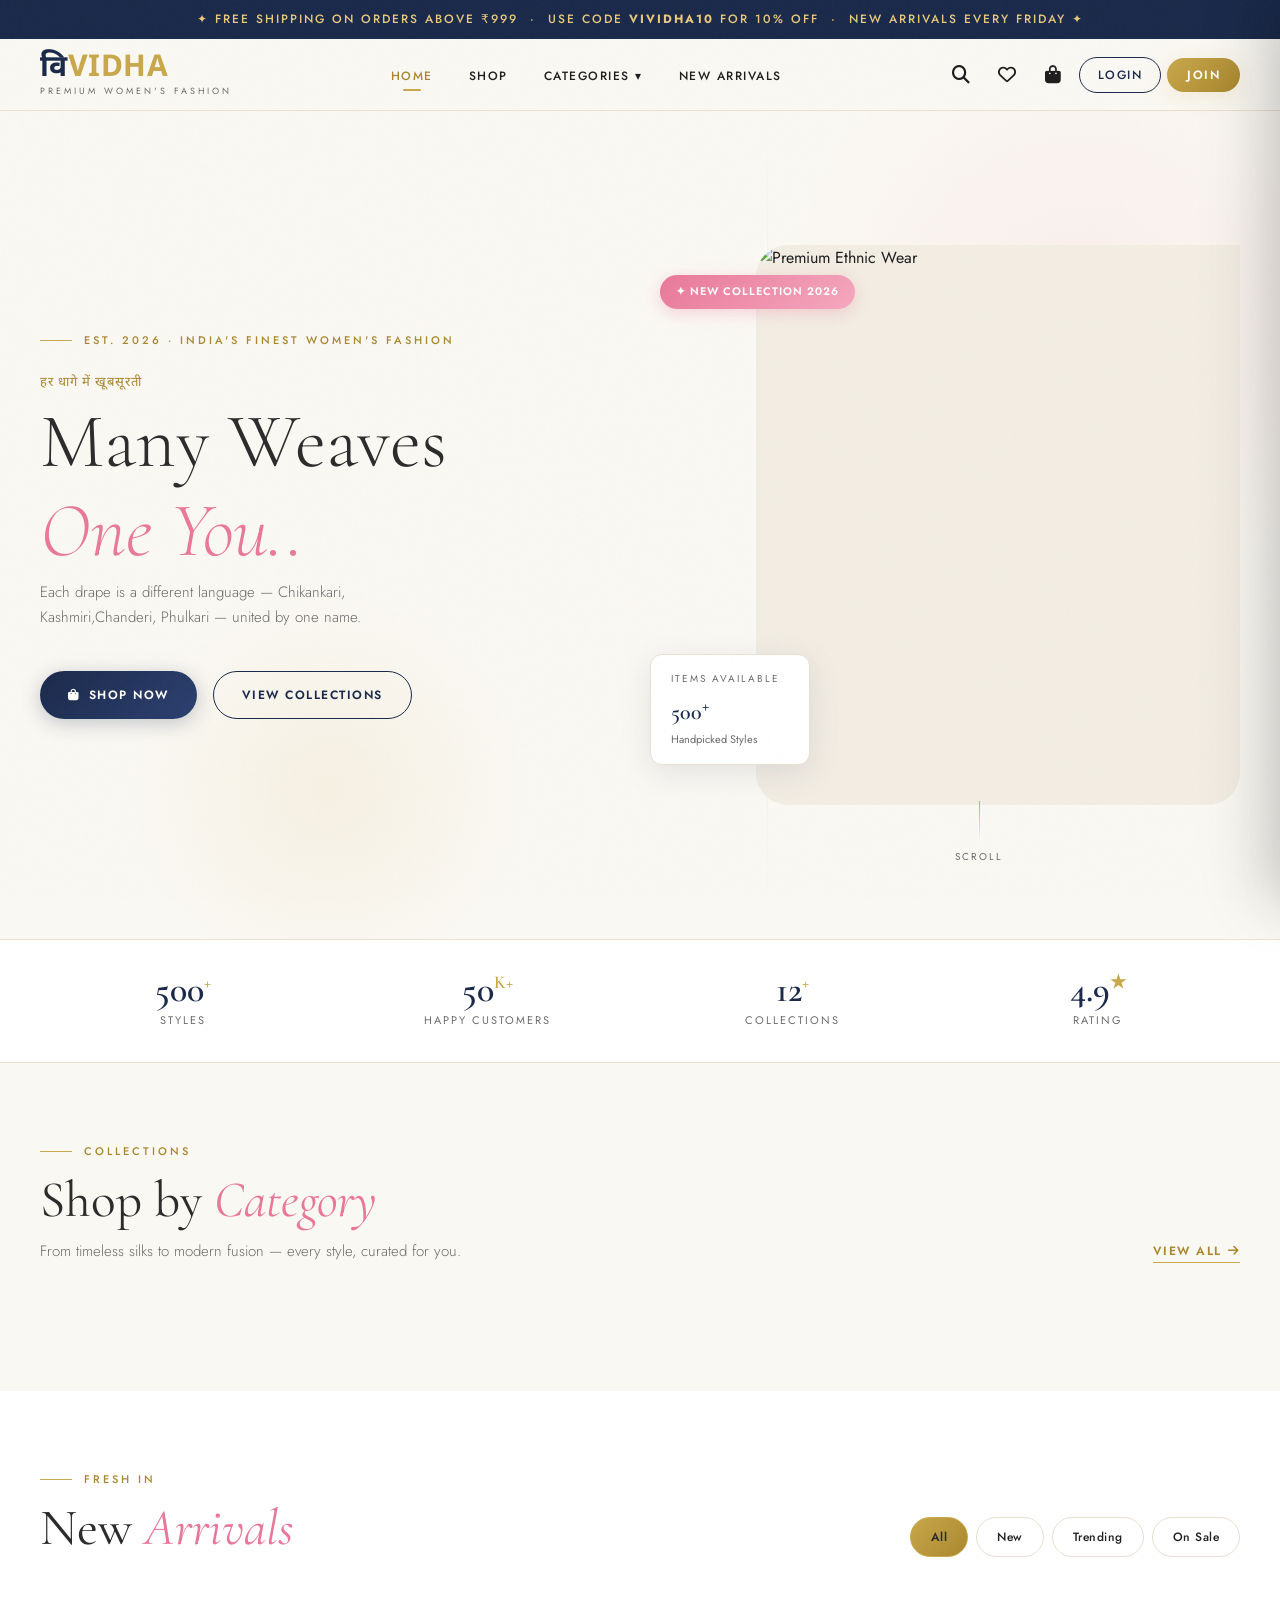
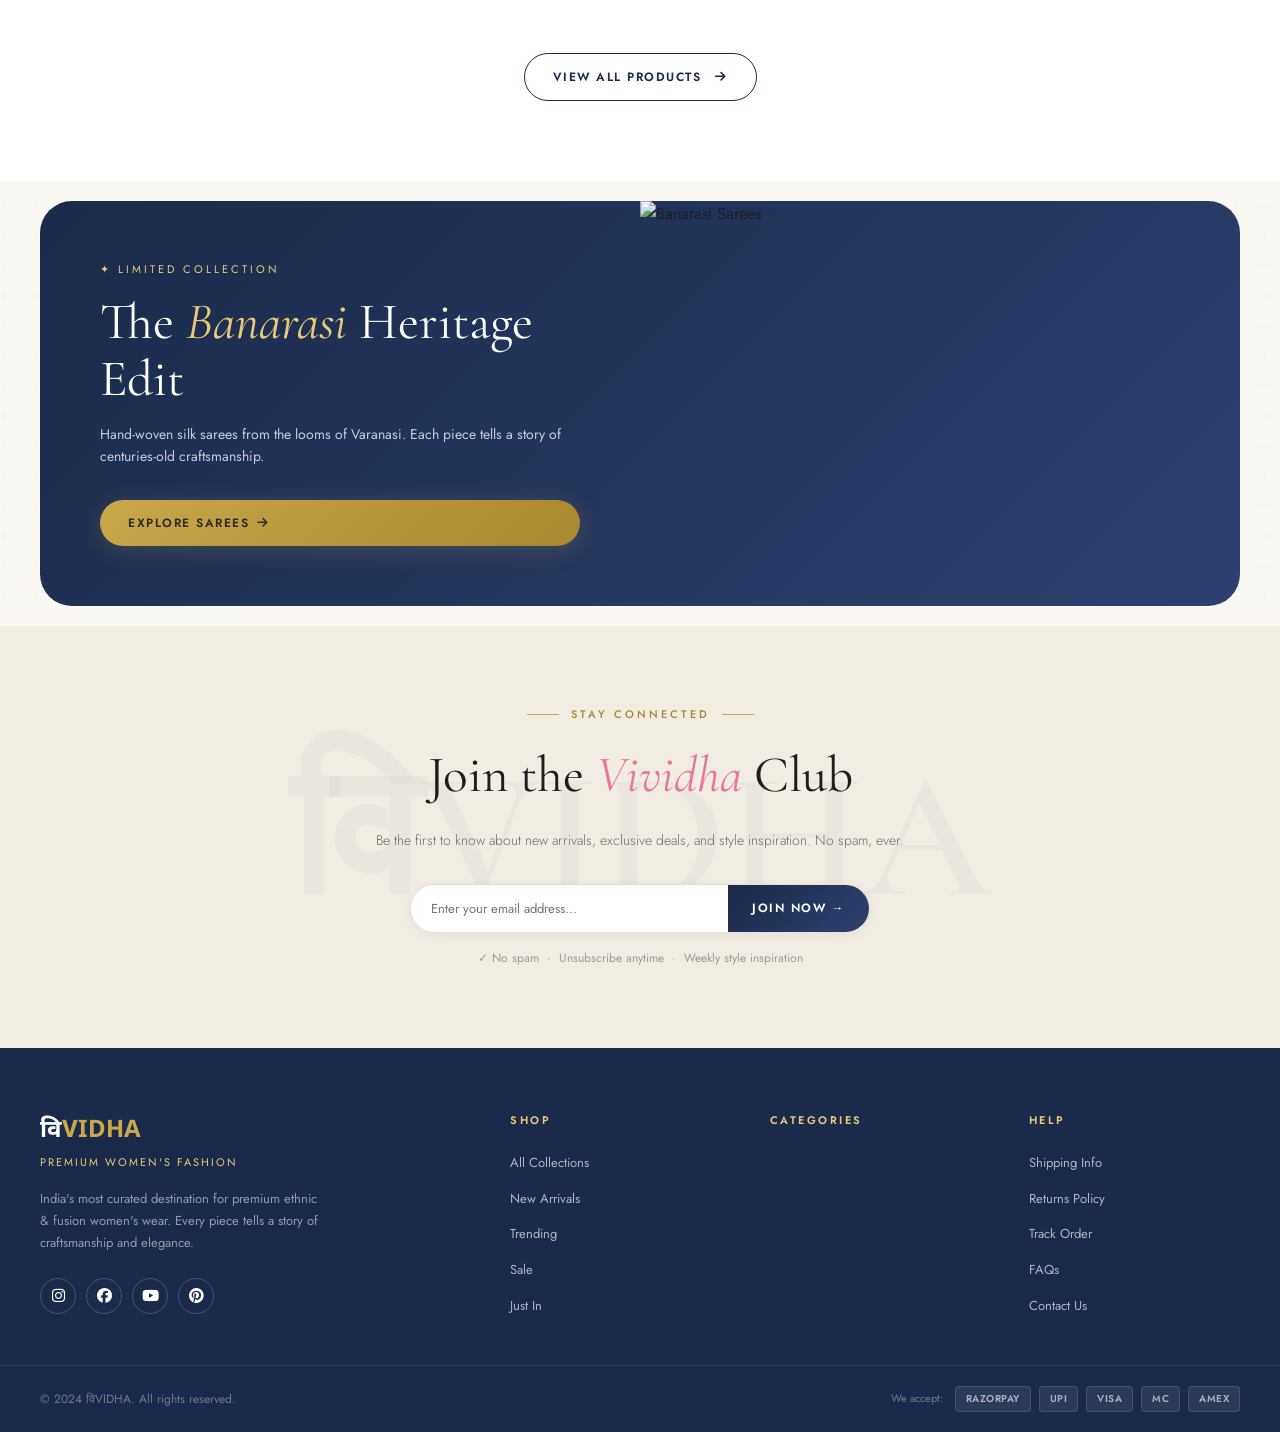
==== commit 9c6c51e4: "Update index.html" ====
--- a/index.html
+++ b/index.html
@@ -101,7 +101,7 @@
       <div class="hero-content">
         <div class="hero-eyebrow">
           <div class="hero-eyebrow-line"></div>
-          <span>EST. 2024 · INDIA'S FINEST WOMEN'S FASHION</span>
+          <span>EST. 2026 · INDIA'S FINEST WOMEN'S FASHION</span>
         </div>
         <div class="hero-tagline-hi">हर धागे में खूबसूरती</div>
        <h3 class="hero-title">Many Weaves</h3>
--- a/style.css
+++ b/style.css
@@ -137,14 +137,14 @@
 }
 .logo-deva {
   font-family: var(--font-deva);
-  font-size: 22px;
+  font-size: 30px;
   font-weight: 700;
   color: var(--navy);
   letter-spacing: 0.5px;
 }
 .logo-deva span.vi { color: var(--navy); }
 .logo-deva span.vidha { color: var(--gold); }
-.logo-deva span.vi-hi { color: var(--gold-dark); }
+.logo-deva span.vi-hi { color: var(--navy); }
 .logo-sub {
   font-family: var(--font-body);
   font-size: 9px;
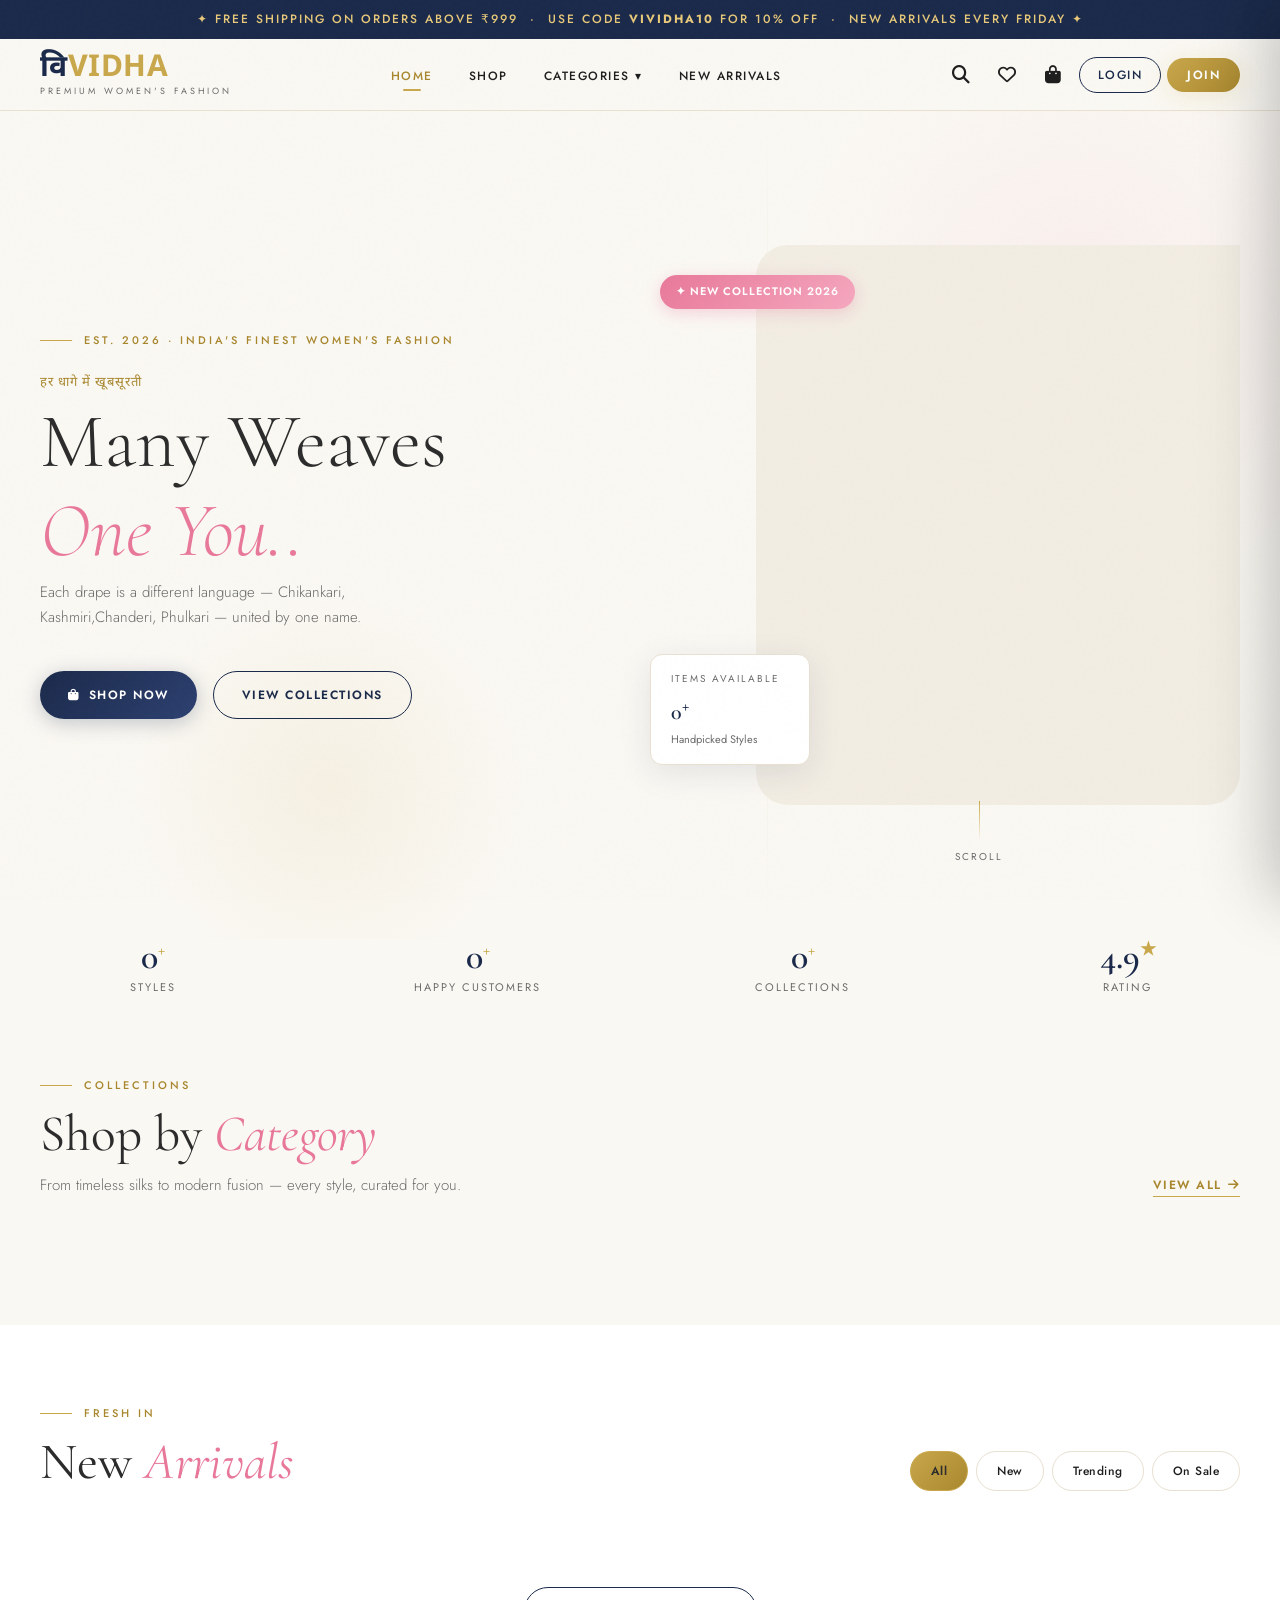
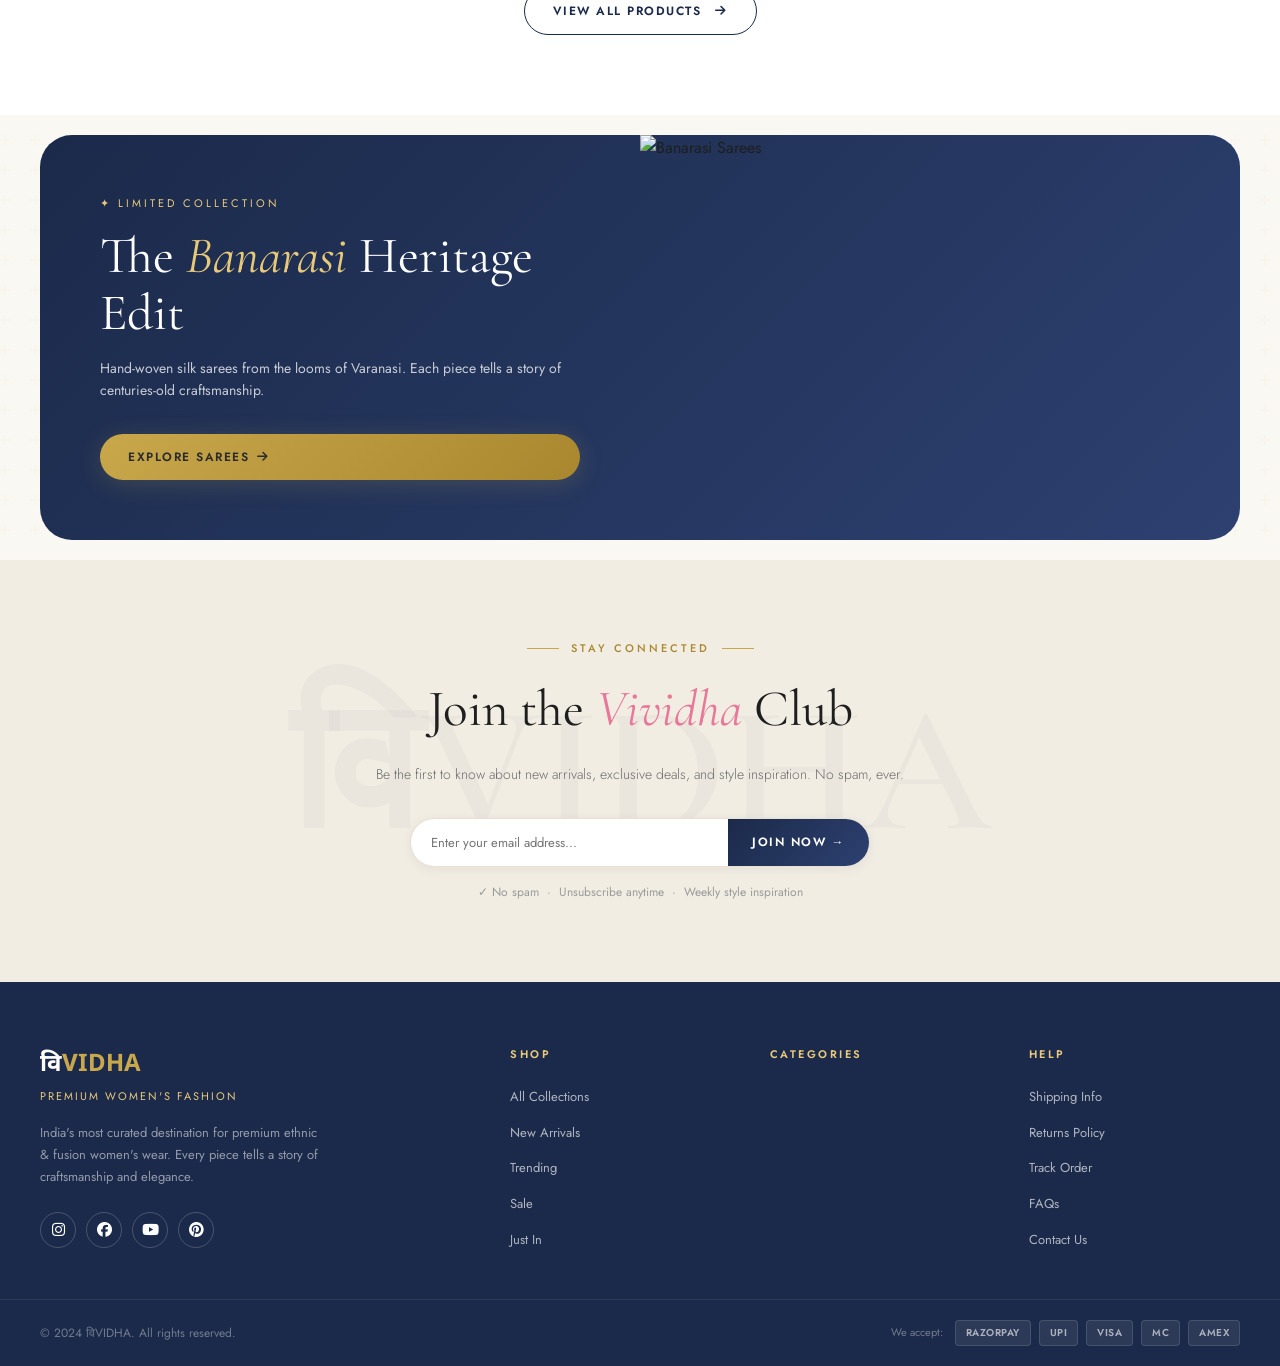
==== commit 935e11ea: "added new requiered faueters" ====
--- a/index.html
+++ b/index.html
@@ -112,33 +112,36 @@
           <button class="btn btn-outline" onclick="scrollToCategories()">View Collections</button>
         </div>
       </div>
-      <div class="hero-visual">
-        <div class="hero-img-frame">
-          <img src="https://images.unsplash.com/photo-1610030469983-98e550d6193c?w=800&q=80" alt="Premium Ethnic Wear" loading="lazy" />
-        </div>
-        <div class="hero-img-tag">✦ New Collection 2026</div>
-        <div class="hero-img-badge">
-          <div class="badge-label">Items Available</div>
-          <div class="badge-value" id="heroProductCount">500<sup>+</sup></div>
-          <div class="badge-sub">Handpicked Styles</div>
-        </div>
-        <div class="hero-scroll-hint">
-          <div class="scroll-line"></div>
-          <span>Scroll</span>
-        </div>
-      </div>
+    <div class="hero-visual">
+  <div class="hero-img-frame">
+    <div class="hero-carousel" id="heroCarousel">
+      <div class="hero-carousel-track" id="heroCarouselTrack">
+        <!-- Populated by JS -->
+      </div>
+      <div class="hero-carousel-dots" id="heroCarouselDots"></div>
+    </div>
+  </div>
+  <div class="hero-img-tag">✦ New Collection 2026</div>
+  <div class="hero-img-badge">
+    <div class="badge-label">Items Available</div>
+    <div class="badge-value" id="heroProductCount">0<sup>+</sup></div>
+    <div class="badge-sub">Handpicked Styles</div>
+  </div>
+  <div class="hero-scroll-hint">
+    <div class="scroll-line"></div>
+    <span>Scroll</span>
+  </div>
+</div>
     </div>
   </section>
 
   <!-- STATS BAR -->
-  <div class="hero-stats reveal">
-    <div class="hero-stats-inner">
-      <div class="stat-item"><div class="stat-num">500<sup>+</sup></div><div class="stat-label">Styles</div></div>
-      <div class="stat-item"><div class="stat-num">50<sup>K+</sup></div><div class="stat-label">Happy Customers</div></div>
-      <div class="stat-item"><div class="stat-num">12<sup>+</sup></div><div class="stat-label">Collections</div></div>
-      <div class="stat-item"><div class="stat-num">4.9<sup>★</sup></div><div class="stat-label">Rating</div></div>
-    </div>
-  </div>
+  <div class="hero-stats-inner">
+  <div class="stat-item"><div class="stat-num" id="statStyles">0<sup>+</sup></div><div class="stat-label">Styles</div></div>
+  <div class="stat-item"><div class="stat-num" id="statCustomers">0<sup>+</sup></div><div class="stat-label">Happy Customers</div></div>
+  <div class="stat-item"><div class="stat-num" id="statCollections">0<sup>+</sup></div><div class="stat-label">Collections</div></div>
+  <div class="stat-item"><div class="stat-num">4.9<sup>★</sup></div><div class="stat-label">Rating</div></div>
+</div>
 
 
 
@@ -413,17 +416,27 @@
       </div>
       <div class="checkout-section-title" style="margin-top:8px;">Order Summary</div>
       <div id="checkoutItemsList" style="margin-bottom:16px;"></div>
-      <div style="background:var(--ivory-deep); border-radius:var(--r-md); padding:16px; margin-bottom:20px;">
-        <div style="display:flex; justify-content:space-between; font-size:14px; margin-bottom:8px;">
-          <span>Subtotal</span><span id="coSubtotal" style="font-weight:600;">₹0</span>
-        </div>
-        <div style="display:flex; justify-content:space-between; font-size:14px; margin-bottom:8px;">
-          <span>Shipping</span><span style="color:var(--gold-dark); font-weight:600;">FREE</span>
-        </div>
-        <div style="display:flex; justify-content:space-between; font-size:18px; font-family:var(--font-display); font-weight:600; padding-top:8px; border-top:1px solid var(--border);">
-          <span>Total</span><span id="coTotal" style="color:var(--navy);">₹0</span>
-        </div>
-      </div>
+   <div style="background:var(--ivory-deep); border-radius:var(--r-md); padding:16px; margin-bottom:20px;">
+  <div style="display:flex; justify-content:space-between; font-size:14px; margin-bottom:8px;">
+    <span>Subtotal</span><span id="coSubtotal" style="font-weight:600;">₹0</span>
+  </div>
+  <div style="display:flex; justify-content:space-between; font-size:13px; margin-bottom:6px; color:var(--text-muted);">
+    <span>CGST (<span id="coCgstRate">2.5</span>%)</span>
+    <span id="coCgst">₹0</span>
+  </div>
+  <div style="display:flex; justify-content:space-between; font-size:13px; margin-bottom:8px; color:var(--text-muted);">
+    <span>SGST (<span id="coSgstRate">2.5</span>%)</span>
+    <span id="coSgst">₹0</span>
+  </div>
+  <div style="display:flex; justify-content:space-between; font-size:14px; margin-bottom:8px;">
+    <span>Shipping</span>
+    <span style="color:var(--gold-dark); font-weight:600;">FREE</span>
+  </div>
+  <div style="display:flex; justify-content:space-between; font-size:18px; font-family:var(--font-display); font-weight:600; padding-top:8px; border-top:1px solid var(--border);">
+    <span>Total <span style="font-size:11px; font-family:var(--font-body); color:var(--text-muted); font-weight:400;">(incl. GST)</span></span>
+    <span id="coTotal" style="color:var(--navy);">₹0</span>
+  </div>
+</div>
       <div class="razorpay-info">
         <i class="fa-solid fa-shield-halved" style="color:var(--gold); font-size:20px;"></i>
         <span>Secured by Razorpay — 100% safe & encrypted payment</span>
@@ -733,6 +746,25 @@
     </div>
   </div>
 </div>
+
+
+  <!-- ══ INVOICE MODAL ══ -->
+<div class="modal-overlay" id="invoiceModal">
+  <div class="modal" style="max-width:720px;">
+    <button class="modal-close" onclick="closeModal('invoiceModal')">✕</button>
+    <div id="invoiceContent" style="padding:40px;">
+      <!-- Populated by JS -->
+    </div>
+    <div style="padding:0 40px 32px; display:flex; gap:12px;">
+      <button class="btn btn-primary" style="flex:1; justify-content:center;" onclick="downloadInvoice()">
+        <i class="fa-solid fa-download"></i> Download PDF
+      </button>
+      <button class="btn btn-outline" style="flex:1; justify-content:center;" onclick="closeModal('invoiceModal')">
+        Close
+      </button>
+    </div>
+  </div>
+</div>
   
 <script src="app.js"></script>
 
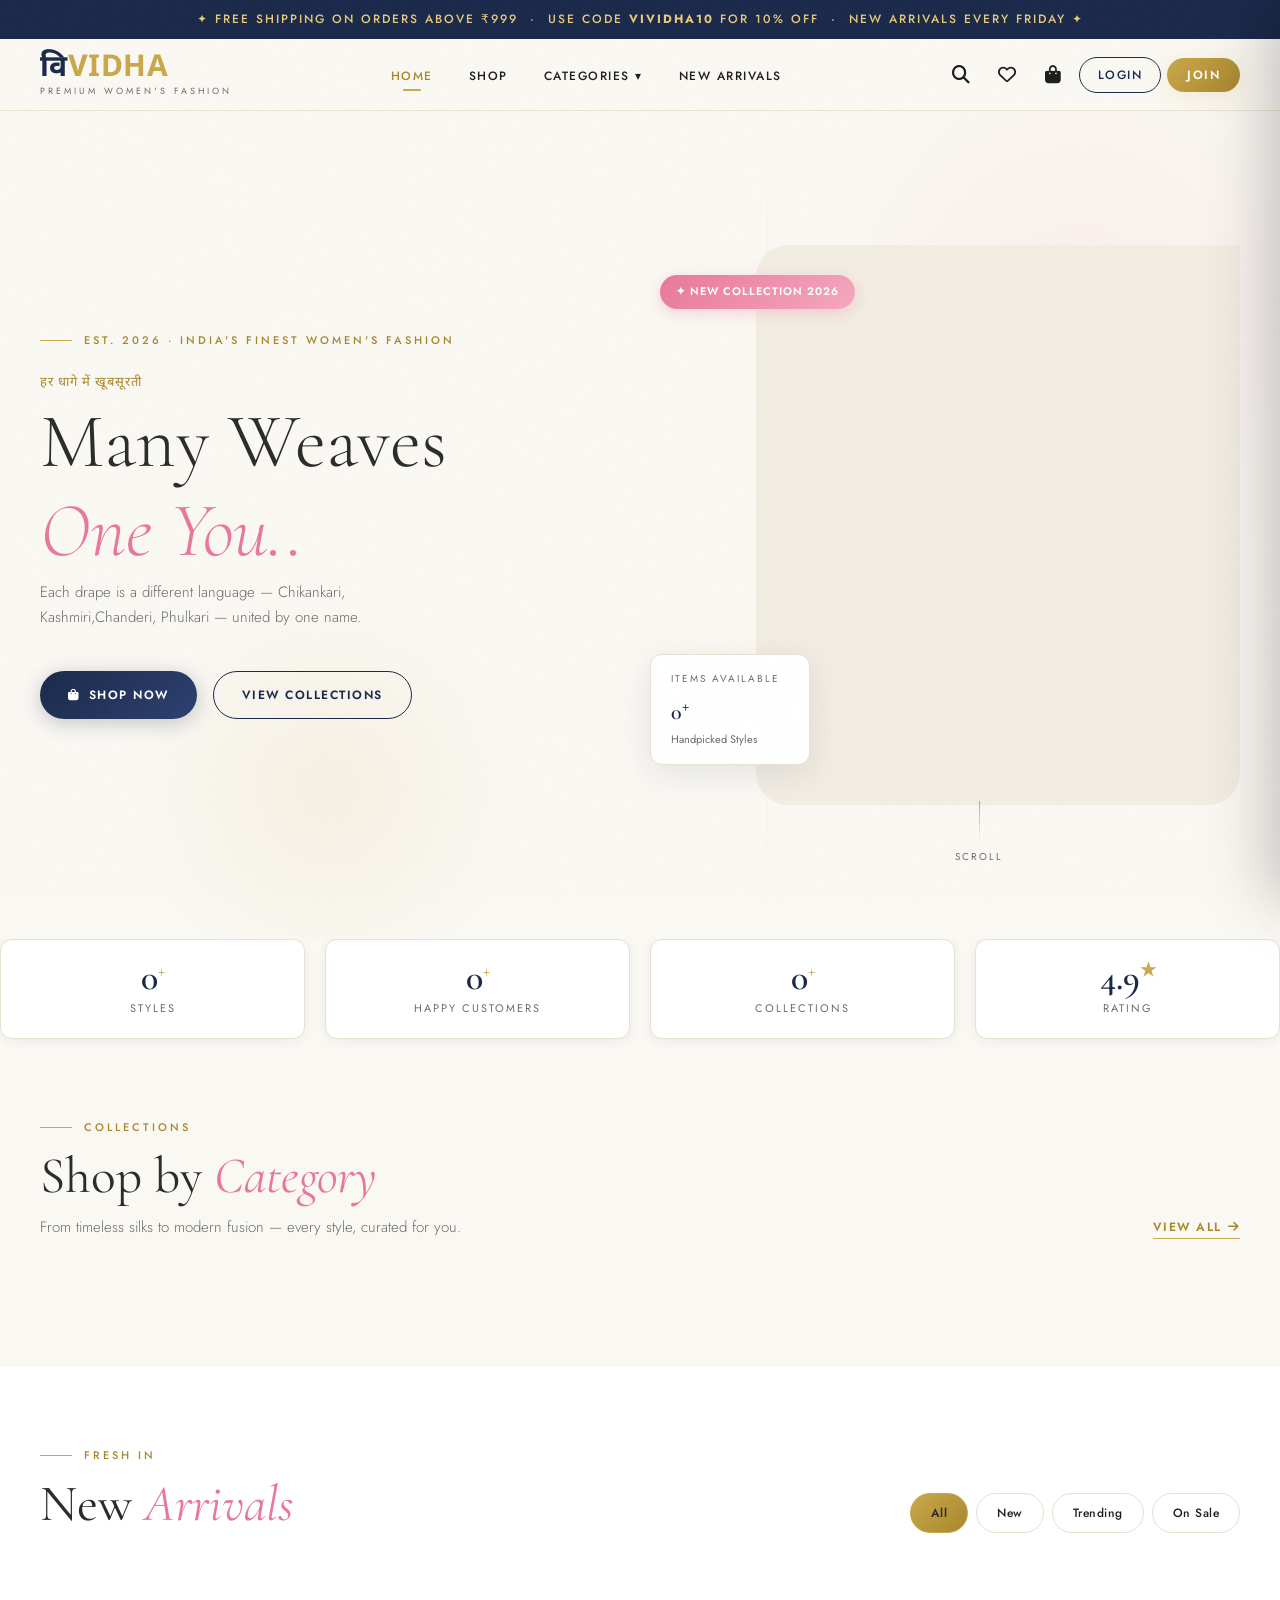
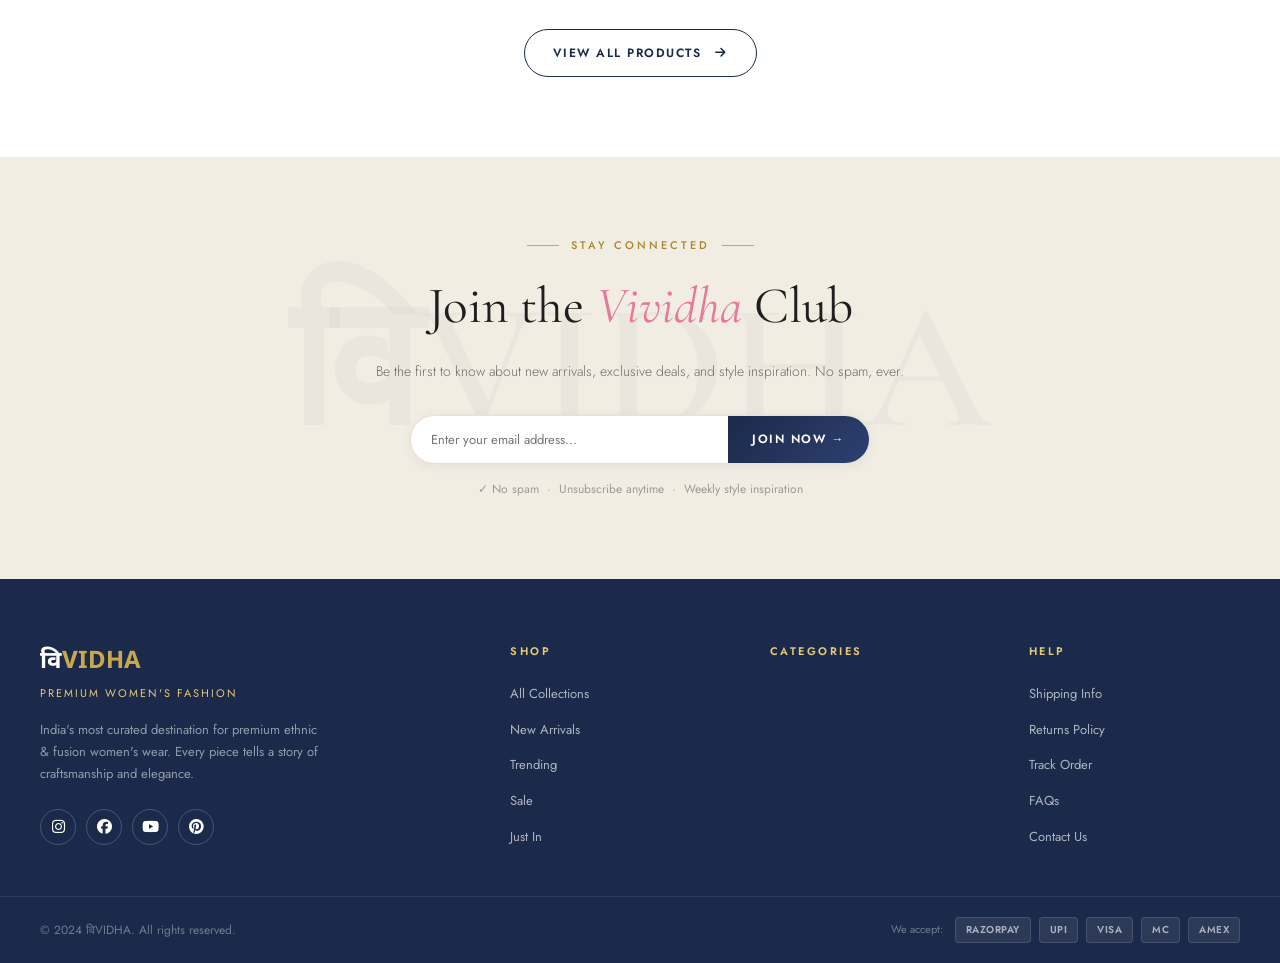
==== commit de0cb9c1: "Update index.html" ====
--- a/index.html
+++ b/index.html
@@ -187,19 +187,7 @@
   </section>
 
   <!-- FEATURED BANNER -->
-  <div class="featured-banner reveal">
-    <div class="featured-banner-inner">
-      <div class="featured-banner-content">
-        <div class="featured-banner-eyebrow">✦ Limited Collection</div>
-        <h2 class="featured-banner-title">The <em>Banarasi</em> Heritage Edit</h2>
-        <p class="featured-banner-sub">Hand-woven silk sarees from the looms of Varanasi. Each piece tells a story of centuries-old craftsmanship.</p>
-        <button class="btn btn-gold" onclick="filterByCategory('Sarees'); showPage('shop')">Explore Sarees <i class="fa-solid fa-arrow-right"></i></button>
-      </div>
-      <div class="featured-banner-img">
-        <img src="https://images.unsplash.com/photo-1617627143750-d86bc21e42bb?w=700&q=80" alt="Banarasi Sarees" loading="lazy" />
-      </div>
-    </div>
-  </div>
+  
 
   <!-- NEWSLETTER -->
   <div class="newsletter-section">
--- a/style.css
+++ b/style.css
@@ -668,6 +668,57 @@
   min-width: 160px;
   animation: slideIn 0.8s 0.5s ease both;
 }
+
+/* ══════════════════════════════════════════
+   HERO CAROUSEL
+══════════════════════════════════════════ */
+.hero-carousel {
+  position: relative;
+  width: 100%; height: 100%;
+  border-radius: var(--r-xl) 0 var(--r-xl) var(--r-xl);
+  overflow: hidden;
+}
+.hero-carousel-track {
+  display: flex;
+  width: 100%; height: 100%;
+  transition: transform 0.8s cubic-bezier(0.4, 0, 0.2, 1);
+}
+.hero-carousel-slide {
+  min-width: 100%; height: 100%;
+  flex-shrink: 0;
+}
+.hero-carousel-slide img {
+  width: 100%;
+  height: 100%;
+  object-fit: cover;
+  object-position: top center;
+}
+@media (max-width: 900px) {
+  .hero-carousel-slide img {
+    object-fit: contain;
+    background: var(--ivory-deep);
+  }
+}
+.hero-carousel-dots {
+  position: absolute;
+  bottom: 16px; left: 50%;
+  transform: translateX(-50%);
+  display: flex; gap: 6px;
+  z-index: 10;
+}
+.hero-dot {
+  width: 8px; height: 8px;
+  border-radius: 50%;
+  background: rgba(255,255,255,0.5);
+  cursor: pointer;
+  transition: all 0.3s;
+  border: none;
+}
+.hero-dot.active {
+  background: white;
+  width: 24px;
+  border-radius: 4px;
+}
 .hero-img-badge .badge-label {
   font-size: 10px;
   letter-spacing: 2px;
@@ -735,6 +786,19 @@
   grid-template-columns: repeat(4, 1fr);
   gap: 20px;
   text-align: center;
+}
+.stat-item {
+  background: var(--white);
+  border: 1.5px solid var(--border);
+  border-radius: var(--r-md);
+  padding: 20px 24px;
+  text-align: center;
+  box-shadow: var(--shadow-sm);
+  transition: box-shadow 0.2s, transform 0.2s;
+}
+.stat-item:hover {
+  box-shadow: var(--shadow-md);
+  transform: translateY(-2px);
 }
 .stat-item .stat-num {
   font-family: var(--font-display);
@@ -891,8 +955,10 @@
   background: var(--ivory-deep);
 }
 .product-img-wrap img {
-  width: 100%; height: 100%;
+  width: 100%;
+  height: 100%;
   object-fit: cover;
+  object-position: top center;
   transition: transform 0.5s ease;
 }
 .product-card:hover .product-img-wrap img { transform: scale(1.05); }
@@ -1775,7 +1841,22 @@
   border-radius: var(--r-xl) 0 0 var(--r-xl);
   background: var(--ivory-deep);
 }
-.pdm-img img { width: 100%; height: 100%; object-fit: cover; }
+.pdm-img img {
+  width: 100%;
+  height: 100%;
+  object-fit: cover;
+  object-position: top center;
+}
+@media (max-width: 900px) {
+  .pdm-img {
+    aspect-ratio: 4/3;
+    border-radius: var(--r-xl) var(--r-xl) 0 0;
+  }
+  .pdm-img img {
+    object-fit: contain;
+    background: var(--ivory-deep);
+  }
+}
 .pdm-info { padding: 40px 36px; overflow-y: auto; max-height: 80vh; }
 .pdm-brand {
   font-size: 11px;
